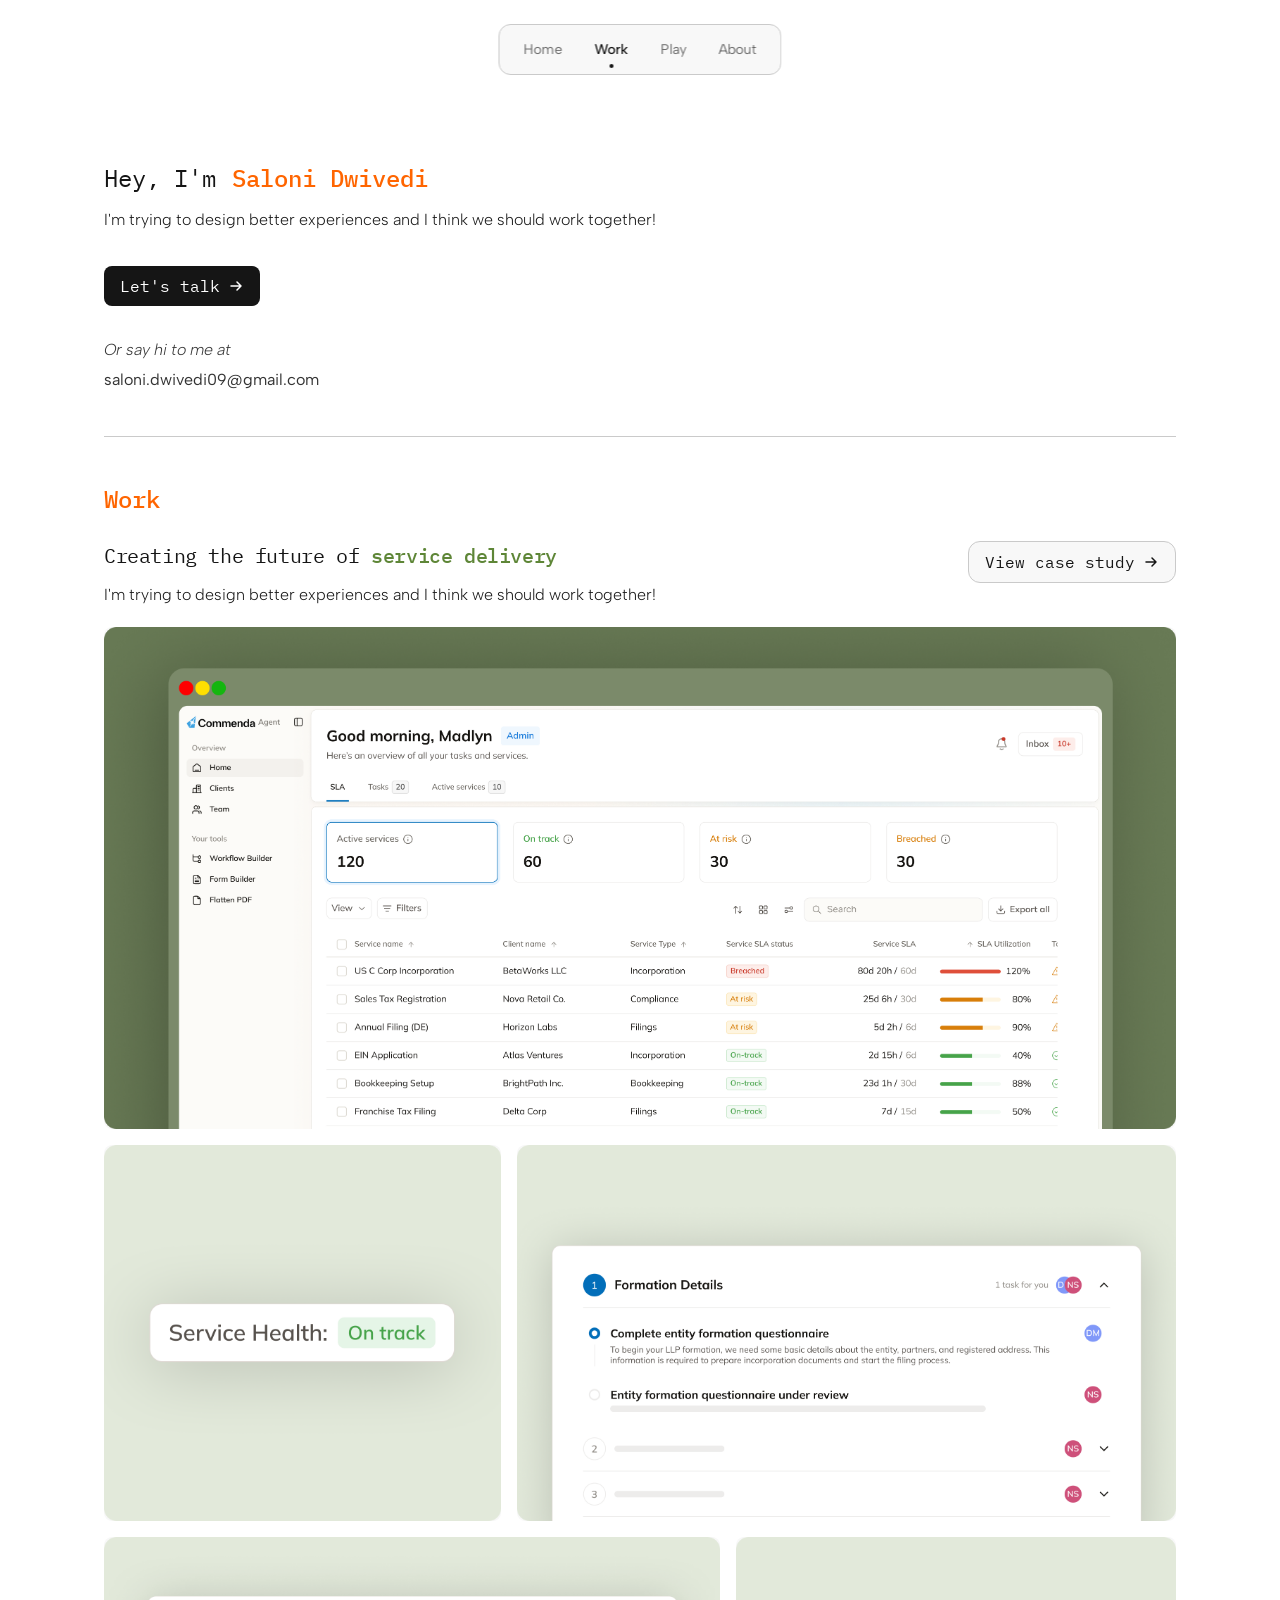
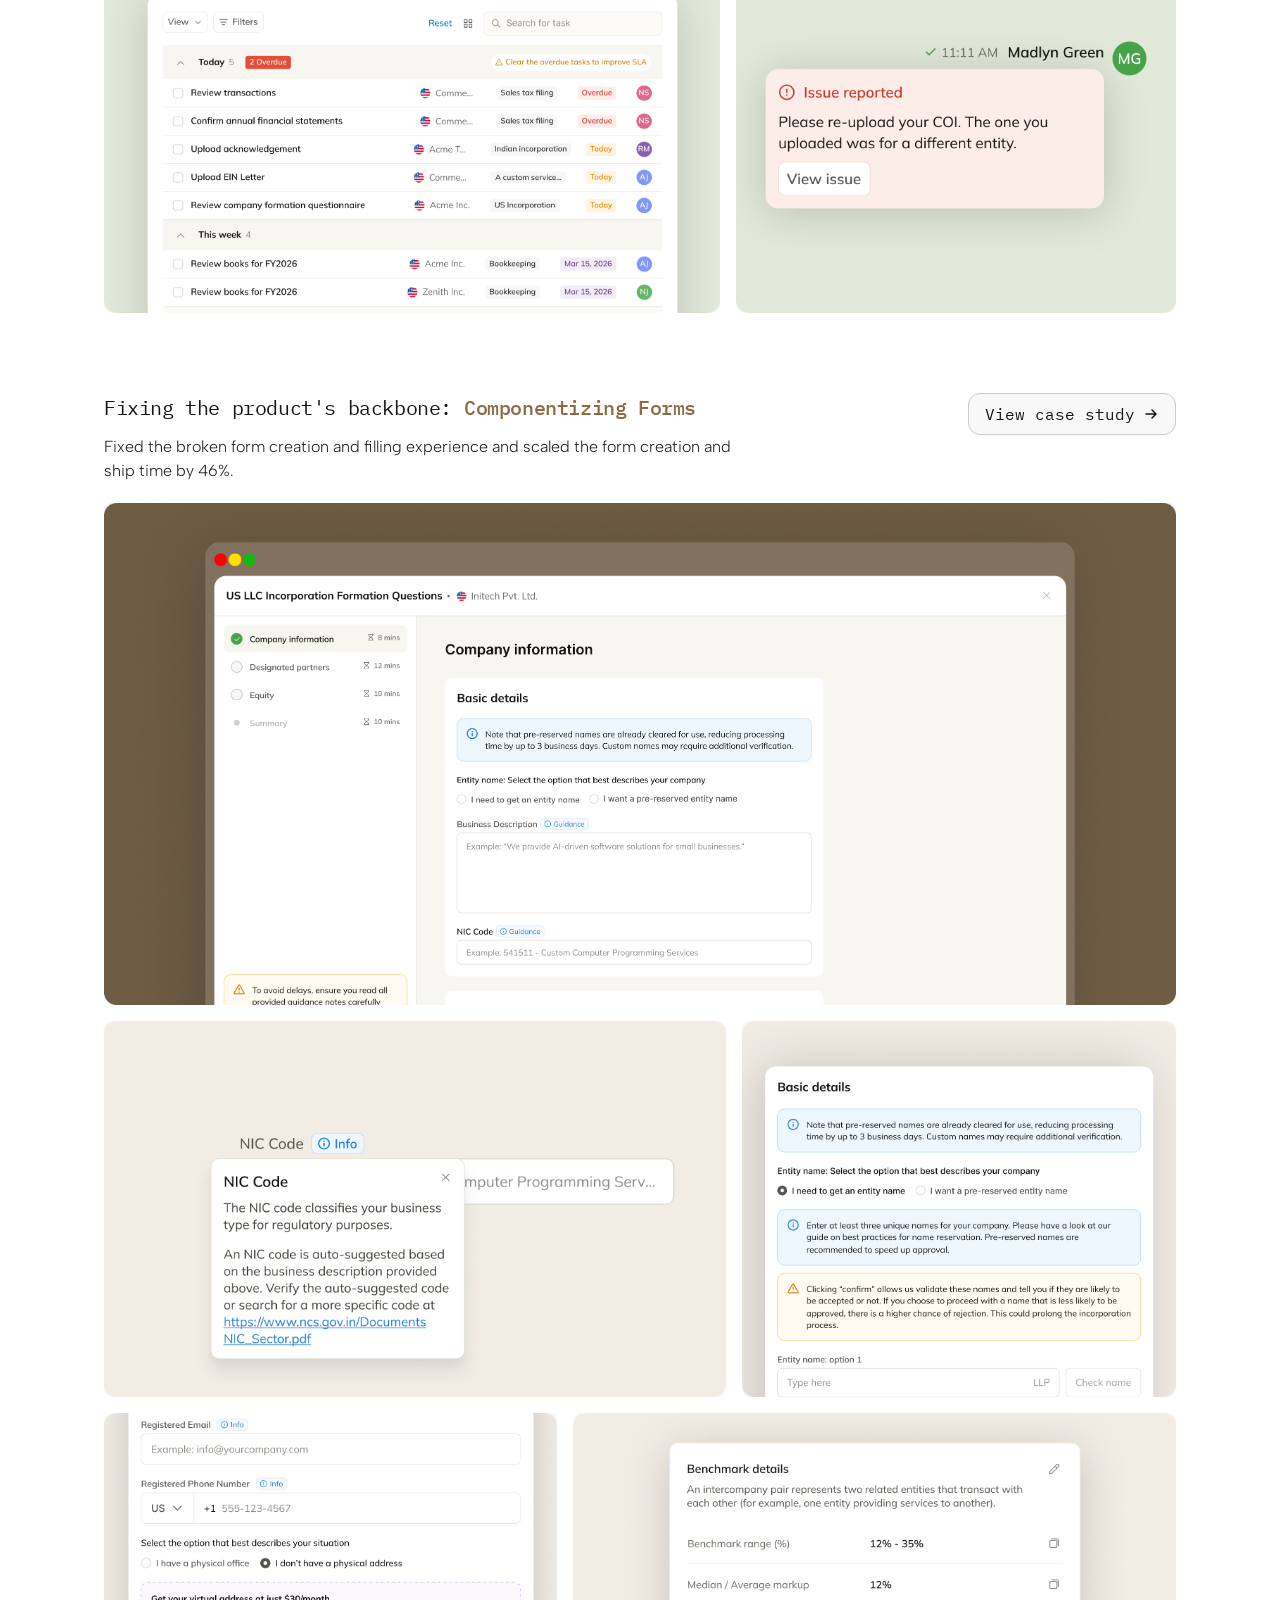
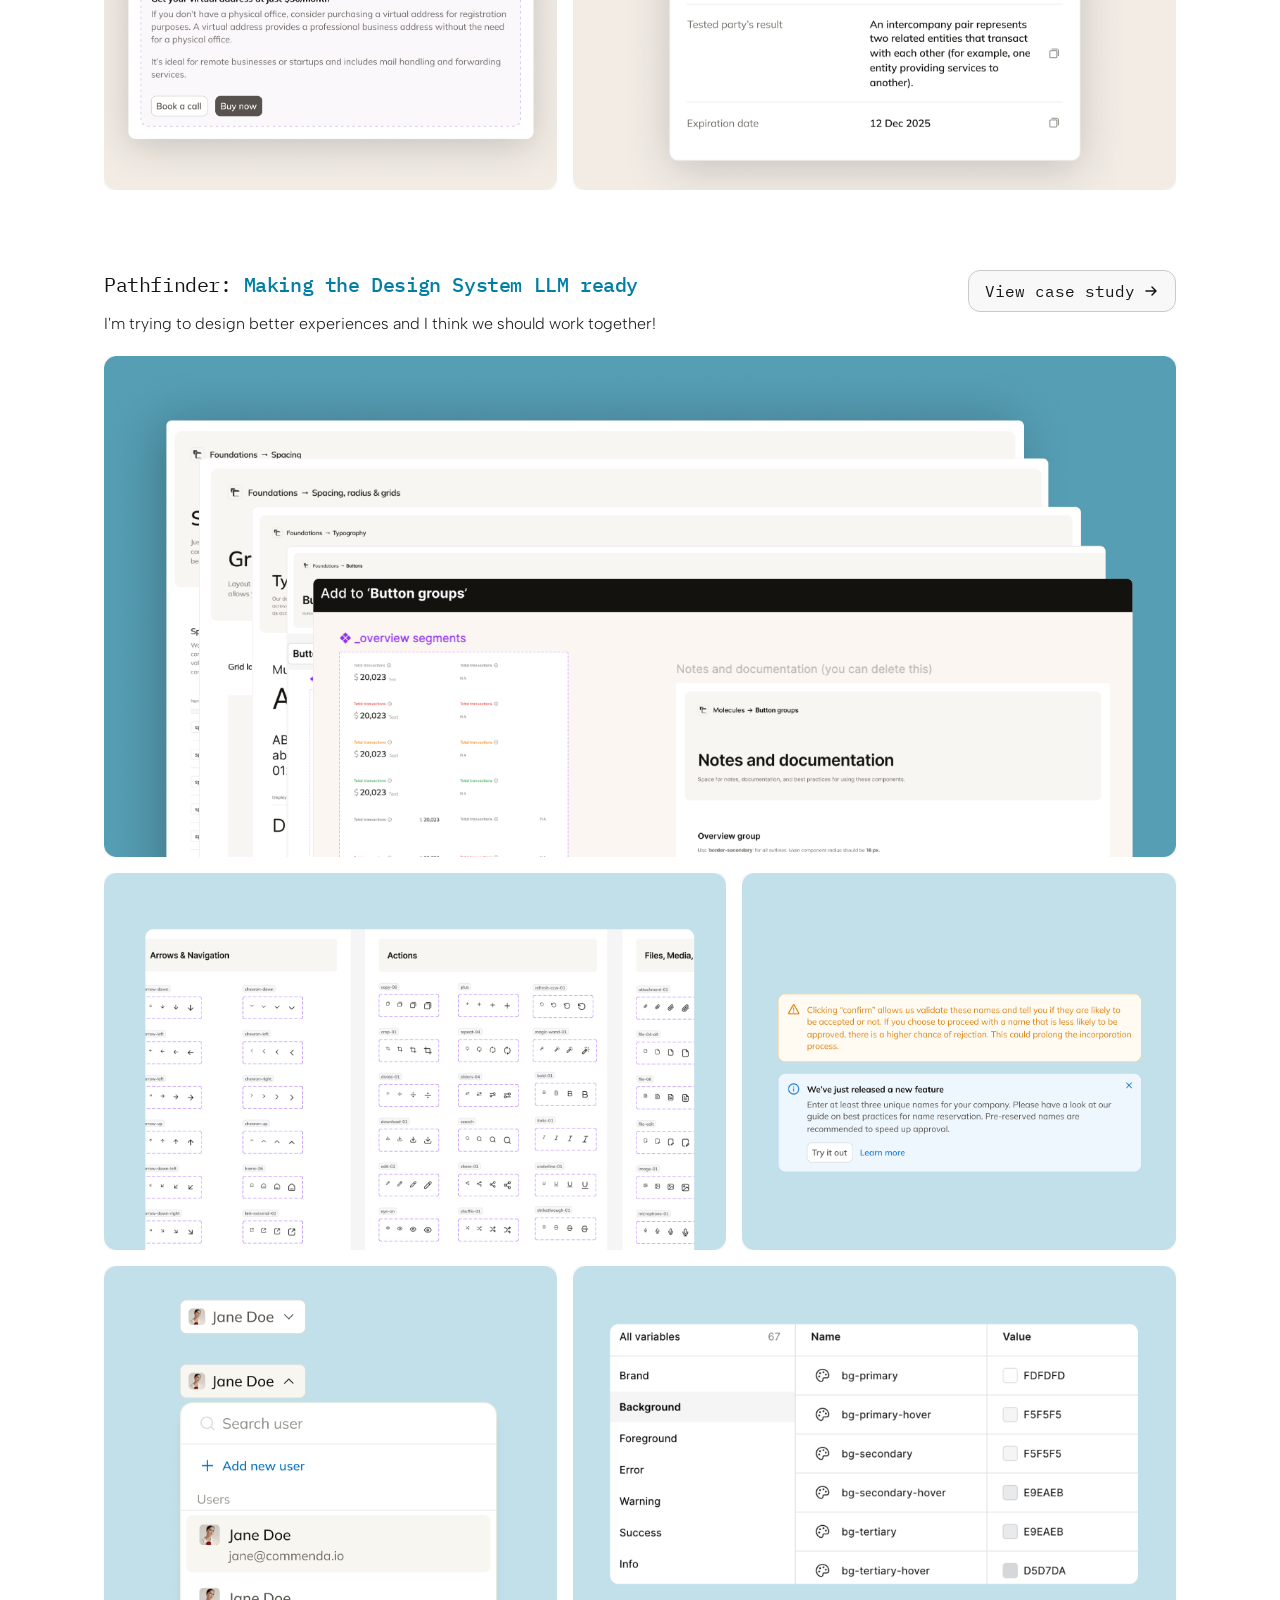
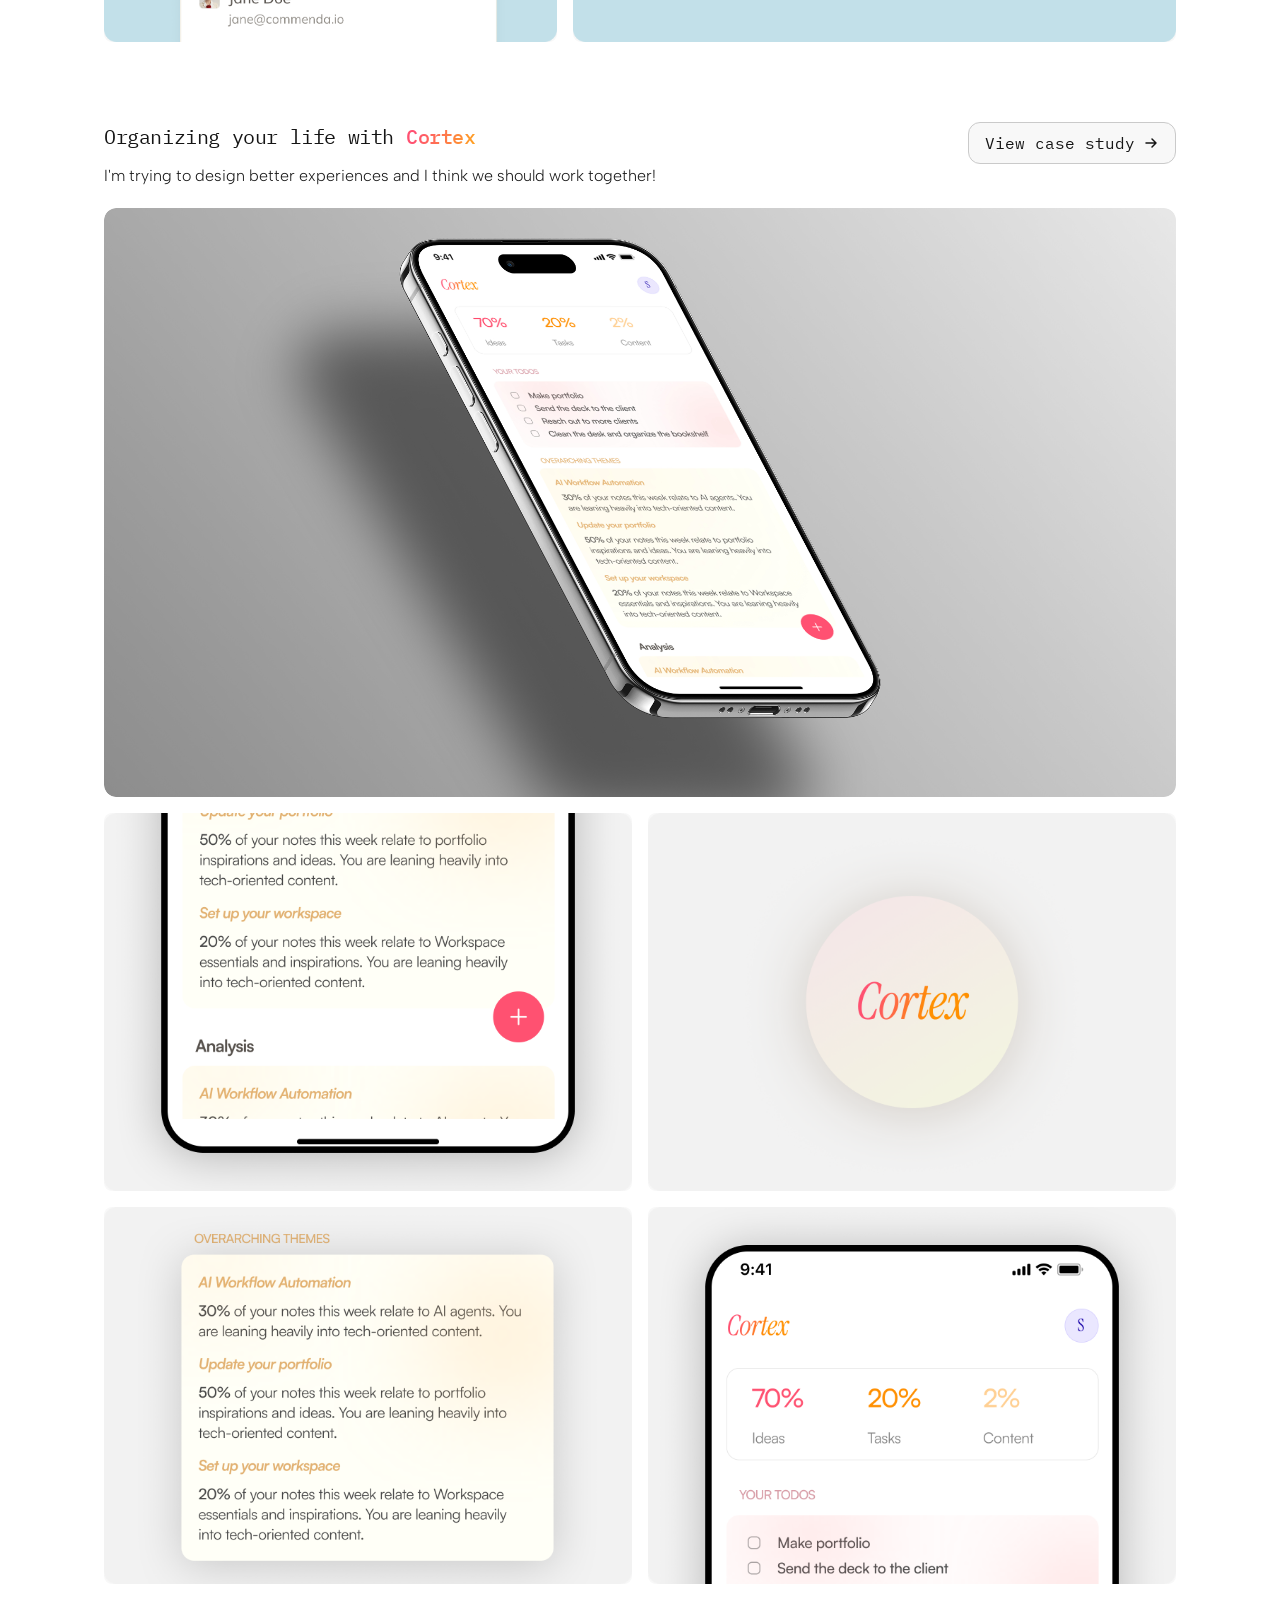
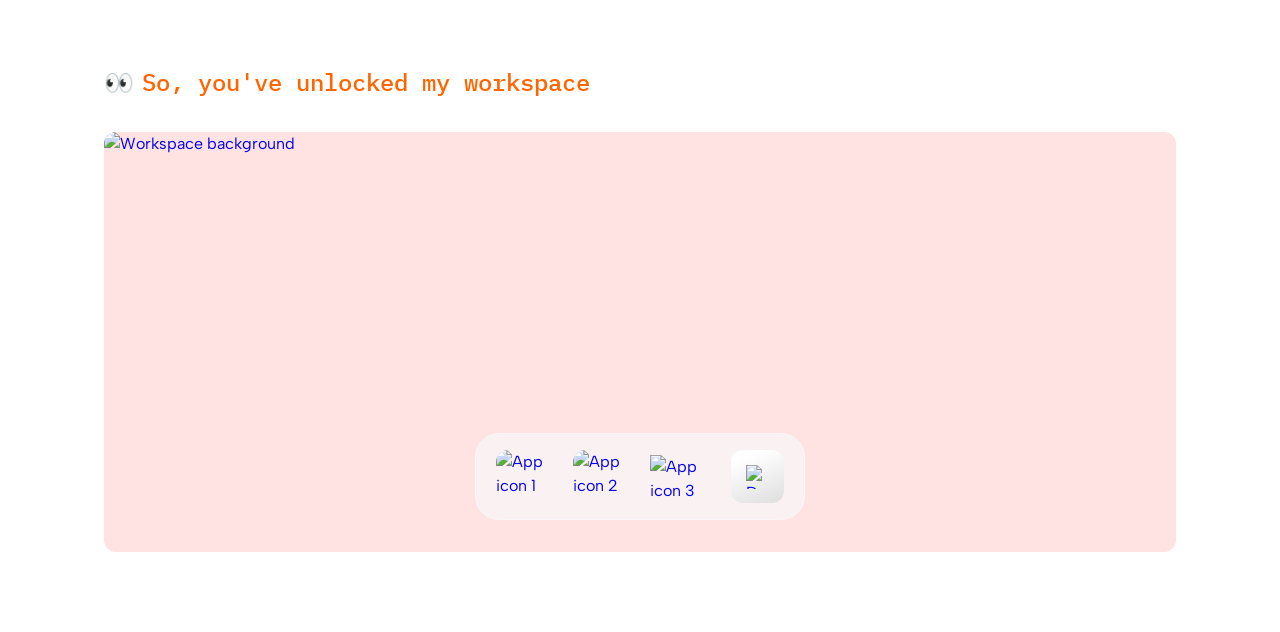
==== index.html @ b37d6dfb "portfolio" ====
<!DOCTYPE html>
<html lang="en">
<head>
<meta charset="UTF-8" />
<meta name="viewport" content="width=device-width, initial-scale=1.0" />
<title>Saloni Dwivedi — Designer</title>
<link rel="preconnect" href="https://fonts.googleapis.com" />
<link rel="preconnect" href="https://fonts.gstatic.com" crossorigin />
<link href="https://fonts.googleapis.com/css2?family=IBM+Plex+Mono:wght@400;500;600&family=Albert+Sans:ital,wght@0,300;0,400;0,500;1,300&display=swap" rel="stylesheet" />
<link rel="stylesheet" href="CSS/shared.css" />
<link rel="stylesheet" href="CSS/index.css" />
</head>
<body>

<!-- NAV -->
<nav>
  <a href="#home" data-nav-id="home" class="active">Home</a>
  <a href="#work" data-nav-id="work">Work</a>
  <a href="Pages/play.html" data-nav-id="play">Play</a>
  <a href="Pages/about.html" data-nav-id="about">About</a>
</nav>

<!-- HERO -->
<section id="home" class="hero">
  <div class="page-wrap">
    <div class="hero-intro">
      <div class="hero-name-line">
        <span class="mono-regular">Hey, I'm</span>
        <span class="mono-medium" style="color: var(--orange)">Saloni Dwivedi</span>
      </div>
      <p class="hero-tagline">I'm trying to design better experiences and I think we should work together!</p>
    </div>

    <a href="mailto:saloni.dwivedi09@gmail.com" class="btn-primary">
      Let's talk
      <svg width="16" height="16" viewBox="0 0 16 16" fill="none" xmlns="http://www.w3.org/2000/svg">
        <path d="M3 8H13M13 8L9 4M13 8L9 12" stroke="white" stroke-width="1.5" stroke-linecap="round" stroke-linejoin="round"/>
      </svg>
    </a>

    <div class="contact-block">
      <span class="contact-label">Or say hi to me at</span>
      <span class="contact-email">saloni.dwivedi09@gmail.com</span>
    </div>

    <div class="divider"></div>

    <!-- WORK -->
    <section id="work">
      <div class="section-label">Work</div>

      <!-- Project 1: Service Delivery -->
      <div class="project fade-in">
        <div class="project-header">
          <div class="project-meta">
            <div class="project-title-row">
              <span class="mono-regular">Creating the future of</span>
              <span class="mono-medium" style="color: #5e8637">service delivery</span>
            </div>
            <p class="project-desc">I'm trying to design better experiences and I think we should work together!</p>
          </div>
          <a href="Pages/service-delivery.html" class="btn-case-study">
            View case study
            <svg width="16" height="16" viewBox="0 0 16 16" fill="none" xmlns="http://www.w3.org/2000/svg">
              <path d="M3 8H13M13 8L9 4M13 8L9 12" stroke="#151515" stroke-width="1.5" stroke-linecap="round" stroke-linejoin="round"/>
            </svg>
          </a>
        </div>
        <div class="project-images">
          <img class="img-main" src="images/service delivery/thumbnail01.png" alt="Service delivery hero" loading="lazy" />
          <div class="img-grid-2col img-grid-row-service-1">
            <img src="images/service delivery/thumbnail02.png" alt="Service delivery detail 1" loading="lazy" />
            <img src="images/service delivery/thumbnail03.png" alt="Service delivery detail 2" loading="lazy" />
          </div>
          <div class="img-grid-2col img-grid-row-service-2">
            <img src="images/service delivery/thumbnail04.png" alt="Service delivery detail 3" loading="lazy" />
            <img src="images/service delivery/thumbnail05.png" alt="Service delivery detail 4" loading="lazy" />
          </div>
        </div>
      </div>

      <!-- Project 2: Componentizing Forms -->
      <div class="project fade-in">
        <div class="project-header">
          <div class="project-meta">
            <div class="project-title-row">
              <span class="mono-regular">Fixing the product's backbone:</span>
              <span class="mono-medium" style="color: #8b6a44">Componentizing Forms</span>
            </div>
            <p class="project-desc">Fixed the broken form creation and filling experience and scaled the form creation and ship time by 46%.</p>
          </div>
          <a href="Pages/forms.html" class="btn-case-study">
            View case study
            <svg width="16" height="16" viewBox="0 0 16 16" fill="none" xmlns="http://www.w3.org/2000/svg">
              <path d="M3 8H13M13 8L9 4M13 8L9 12" stroke="#151515" stroke-width="1.5" stroke-linecap="round" stroke-linejoin="round"/>
            </svg>
          </a>
        </div>
        <div class="project-images">
          <img class="img-main" src="images/Forms/comp-forms1.png" alt="Componentizing forms hero" loading="lazy" />
          <div class="img-grid-2col img-grid-row-wide-left">
            <img src="images/Forms/comp-forms2.png" alt="Forms detail 1" loading="lazy"  />
            <img src="images/Forms/comp-forms3.png" alt="Forms detail 2" loading="lazy"  />
          </div>
          <div class="img-grid-2col img-grid-row-wide-right">
            <img src="images/Forms/comp-forms4.png" alt="Forms detail 3" loading="lazy" />
            <img src="images/Forms/comp-forms5.png" alt="Forms detail 4" loading="lazy" />
          </div>
        </div>
      </div>

      <!-- Project 3: Design System -->
      <div class="project fade-in">
        <div class="project-header">
          <div class="project-meta">
            <div class="project-title-row">
              <span class="mono-regular">Pathfinder:</span>
              <span class="mono-medium" style="color: #007ea3">Making the Design System LLM ready</span>
            </div>
            <p class="project-desc">I'm trying to design better experiences and I think we should work together!</p>
          </div>
          <a href="Pages/design-system.html" class="btn-case-study">
            View case study
            <svg width="16" height="16" viewBox="0 0 16 16" fill="none" xmlns="http://www.w3.org/2000/svg">
              <path d="M3 8H13M13 8L9 4M13 8L9 12" stroke="#151515" stroke-width="1.5" stroke-linecap="round" stroke-linejoin="round"/>
            </svg>
          </a>
        </div>
        <div class="project-images">
          <img class="img-main" src="images/design system/des-sys1.png" alt="Design system hero" loading="lazy" />
          <div class="img-grid-2col img-grid-row-wide-left">
            <img src="images/design system/des-sys2.png" alt="Design system detail 1" loading="lazy" />
            <img src="images/design system/des-sys3.png" alt="Design system detail 2" loading="lazy" />
          </div>
          <div class="img-grid-2col img-grid-row-wide-right">
            <img src="images/design system/des-sys4.png" alt="Design system detail 3" loading="lazy" />
            <img src="images/design system/des-sys5.png" alt="Design system detail 4" loading="lazy" />
          </div>
        </div>
      </div>

      <!-- Project 4: Cortex -->
      <div class="project fade-in">
        <div class="project-header">
          <div class="project-meta">
            <div class="project-title-row">
              <span class="mono-regular">Organizing your life with</span>
              <span class="mono-medium gradient-text">Cortex</span>
            </div>
            <p class="project-desc">I'm trying to design better experiences and I think we should work together!</p>
          </div>
          <a href="#" class="btn-case-study">
            View case study
            <svg width="16" height="16" viewBox="0 0 16 16" fill="none" xmlns="http://www.w3.org/2000/svg">
              <path d="M3 8H13M13 8L9 4M13 8L9 12" stroke="#151515" stroke-width="1.5" stroke-linecap="round" stroke-linejoin="round"/>
            </svg>
          </a>
        </div>
        <div class="project-images">
          <img class="img-hero-tall" src="images/cortex/cortex1.png" alt="Cortex app mockup" loading="lazy" />
          <div class="img-grid-2col img-grid-row-even">
            <img src="images/cortex/cortex2.png" alt="Cortex detail 1" loading="lazy" />
            <img src="images/cortex/cortex3.png" alt="Cortex detail 2" loading="lazy" />
          </div>
          <div class="img-grid-2col img-grid-row-even">
            <img src="images/cortex/cortex4.png" alt="Cortex detail 3" loading="lazy" />
            <img src="images/cortex/cortex5.png" alt="Cortex detail 4" loading="lazy" />
          </div>
        </div>
      </div>
    </section>

    <!-- PLAY / WORKSPACE -->
    <section id="workspace-teaser" class="play-section">
      <div class="play-heading">
        <span>👀</span>
        <span>So, you've unlocked my workspace</span>
      </div>
      <a href="Pages/play.html" class="play-card" style="text-decoration:none">
        <img class="play-card-img" src="images/play/workspace-bg.png" alt="Workspace background" loading="lazy" />
        <div class="play-dock">
          <img class="dock-icon" src="images/play/dock-icon-1.png" alt="App icon 1" loading="lazy" />
          <img class="dock-icon" src="images/play/dock-icon-2.png" alt="App icon 2" loading="lazy" />
          <img style="width:57px;height:44px;object-fit:contain;flex-shrink:0" src="images/play/dock-icon-3.png" alt="App icon 3" loading="lazy" />
          <div style="width:53px;height:53px;border-radius:12px;background:linear-gradient(158deg,#fff 18%,#e1e1e1 93%);display:flex;align-items:center;justify-content:center;flex-shrink:0">
            <img width="24" height="24" src="images/play/dock-icon-4-doc-validation.png" alt="Document validation icon" loading="lazy" />
          </div>
        </div>
      </a>
    </section>

  </div><!-- /page-wrap -->
</section>

<script src="JS/nav.js"></script>
<script src="JS/animations.js"></script>
</body>
</html>
---- CSS/shared.css ----
/* ============================================================
   shared.css  —  load on EVERY page
   ============================================================ */

   *, *::before, *::after { box-sizing: border-box; margin: 0; padding: 0; }

   :root {
     --orange:      #ff6500;
     --black:       #151515;
     --text:        #333;
     --gray-text:   #6a6a6a;
     --border:      #cacaca;
     --border-soft: #f0eade;
     --bg-pill:     #f8f8f8;
     --page-bg:     #ffffff;
     --content-max: 1200px;
     --page-side:   max(5vw, 24px);
     --section-gap: 80px;
   }
   
   html { scroll-behavior: smooth; }
   
   body {
     background: var(--page-bg);
     color: var(--text);
     font-family: 'Albert Sans', sans-serif;
     font-size: 16px;
     line-height: 1.5;
     overflow-x: hidden;
   }
   
   /* ---------- typography helpers ---------- */
   .mono   { font-family: 'IBM Plex Mono', monospace; }
   .mono-r { font-family: 'IBM Plex Mono', monospace; font-weight: 400; }
   .mono-m { font-family: 'IBM Plex Mono', monospace; font-weight: 500; }
   .mono-sb{ font-family: 'IBM Plex Mono', monospace; font-weight: 600; }
   .light  { font-weight: 300; }
   .italic { font-style: italic; }
   
   /* ---------- NAV ---------- */
   nav {
     position: fixed;
     top: 24px;
     left: 50%;
     transform: translateX(-50%);
     z-index: 100;
     background: rgba(248,248,248,0.88);
     border: 0.5px solid var(--border);
     border-radius: 12px;
     padding: 14px 24px;
     display: flex;
     gap: 32px;
     align-items: center;
     backdrop-filter: blur(12px);
     -webkit-backdrop-filter: blur(12px);
     white-space: nowrap;
   }
   nav a {
     font-family: 'Albert Sans', sans-serif;
     font-size: 14px;
     text-decoration: none;
     color: var(--gray-text);
     transition: color 0.2s;
     position: relative;
   }
   nav a.active { color: var(--black); font-weight: 500; }
   nav a.active::after {
     content: '';
     position: absolute;
     bottom: -8px;
     left: 50%;
     transform: translateX(-50%);
     width: 4px; height: 4px;
     border-radius: 50%;
     background: var(--black);
   }
   nav a:hover { color: var(--black); }
   
   /* ---------- page wrapper ---------- */
   .page-wrap {
     max-width: var(--content-max);
     margin: 0 auto;
     padding: 140px var(--page-side) 80px;
   }
   
   /* ---------- divider ---------- */
   .divider { width: 100%; height: 1px; background: var(--border); margin: 40px 0; }
   
   /* ---------- section heading ---------- */
   .section-heading {
     font-family: 'IBM Plex Mono', monospace;
     font-weight: 600;
     font-size: 24px;
     letter-spacing: -0.48px;
     margin-bottom: 24px;
   }
   
   /* ---------- card / pill chips ---------- */
   .card {
     background: var(--bg-pill);
     border: 0.5px solid var(--border-soft);
     border-radius: 8px;
     padding: 12px;
   }
   .chip-grid { display: flex; gap: 16px; flex-wrap: wrap; }
   .chip {
     flex: 1 0 0;
     min-width: 120px;
     background: var(--bg-pill);
     border: 0.5px solid var(--border-soft);
     border-radius: 8px;
     padding: 8px 16px;
     text-align: center;
     font-family: 'IBM Plex Mono', monospace;
     font-size: 14px;
     font-weight: 400;
     letter-spacing: -0.28px;
   }
   
   /* ---------- impact stat cards ---------- */
   .impact-grid { display: flex; flex-direction: column; gap: 20px; }
   .impact-card {
     background: var(--bg-pill);
     border: 0.5px solid var(--border-soft);
     border-radius: 8px;
     padding: 12px;
   }
   .impact-card .stat-row { display: flex; align-items: center; gap: 8px; margin-bottom: 6px; }
   .impact-card .stat-num { font-family: 'IBM Plex Mono', monospace; font-weight: 500; font-size: 16px; letter-spacing: -0.32px; }
   .impact-card .stat-label { font-size: 16px; }
   .impact-card .stat-desc { font-size: 16px; font-weight: 300; font-style: italic; }
   
   /* ---------- problem list with dividers ---------- */
   .problem-list { display: flex; flex-direction: column; }
   .problem-item { padding: 12px 0; }
   .problem-item + .problem-item { border-top: 0.5px solid var(--border); }
   .problem-item h4 { font-family: 'IBM Plex Mono', monospace; font-weight: 500; font-size: 16px; letter-spacing: -0.32px; margin-bottom: 8px; }
   
   /* ---------- contribution / learning cards ---------- */
   .contrib-list, .learning-list { display: flex; flex-direction: column; gap: 20px; }
   .contrib-card, .learning-card {
     background: var(--bg-pill);
     border: 0.5px solid var(--border-soft);
     border-radius: 8px;
     padding: 12px;
   }
   .contrib-card h4, .learning-card h4 { font-family: 'IBM Plex Mono', monospace; font-weight: 500; font-size: 16px; letter-spacing: -0.32px; margin-bottom: 6px; }
   
   /* ---------- video placeholder ---------- */
   .video-placeholder {
     width: 100%;
     height: 258px;
     background: #eaeaea;
     border-radius: 12px;
     display: flex;
     align-items: flex-start;
     padding: 22px 35px;
     font-family: 'IBM Plex Mono', monospace;
     font-weight: 600;
     font-size: 16px;
     letter-spacing: -0.32px;
     color: #5e8637;
   }
   
   /* ---------- nav footer buttons ---------- */
   .page-nav { display: flex; align-items: center; justify-content: space-between; margin-top: 60px; }
   .btn-back {
     display: inline-flex; align-items: center; gap: 6px;
     background: var(--bg-pill); border: 0.5px solid var(--border);
     border-radius: 12px; padding: 8px 16px;
     font-family: 'IBM Plex Mono', monospace; font-size: 16px;
     color: var(--black); text-decoration: none; cursor: pointer;
     transition: background 0.2s;
   }
   .btn-back:hover { background: #ebebeb; }
   .btn-next {
     display: inline-flex; align-items: center; gap: 6px;
     background: var(--black); border: 0; border-radius: 8px; padding: 8px 16px;
     font-family: 'IBM Plex Mono', monospace; font-size: 16px;
     color: #fff; text-decoration: none; cursor: pointer;
     transition: opacity 0.2s;
   }
   .btn-next:hover { opacity: 0.85; }
   
   /* ---------- code blocks ---------- */
   .code-block {
     background: var(--bg-pill);
     border-radius: 12px;
     padding: 20px 24px;
     font-family: 'IBM Plex Mono', monospace;
     font-size: 16px;
     white-space: pre;
     overflow-x: auto;
   }
   .code-red    { color: #df4f3a; }
   .code-purple { color: #7f56d9; }
   
   /* ---------- footer ---------- */
   .footer {
     text-align: center;
     padding: 40px var(--page-side);
     font-family: 'IBM Plex Mono', monospace;
     font-size: 16px;
     color: var(--text);
     letter-spacing: -0.32px;
   }
   .footer a { color: #4295ed; text-decoration: none; }
   
   /* ---------- highlight box ---------- */
   .highlight-box {
     border-radius: 8px;
     padding: 16px 20px;
   }
   
   /* ---------- responsive ---------- */
   @media (max-width: 768px) {
     nav { top: 16px; padding: 12px 20px; gap: 20px; }
     nav a { font-size: 13px; }
     .page-wrap { padding-top: 110px; }
     .chip-grid { flex-direction: column; }
     .section-heading { font-size: 20px; }
   }
   @media (max-width: 480px) {
     :root { --page-side: 16px; }
     nav { gap: 16px; padding: 10px 16px; }
     nav a { font-size: 12px; }
   }
---- CSS/index.css ----
/* ============================================================
   index.css  —  load on index.html only
   (shared.css handles reset, nav, page-wrap, etc.)
   ============================================================ */

.page-wrap { padding: 0 var(--page-side); }

/* ── HERO ── */
.hero {
  padding-top: 160px;
  padding-bottom: 0;
}

.hero-intro {
  display: flex;
  flex-direction: column;
  gap: 12px;
  margin-bottom: 34px;
}

.hero-name-line {
  display: flex;
  align-items: center;
  gap: 16px;
  flex-wrap: wrap;
}

.mono { font-family: 'IBM Plex Mono', monospace; }
.mono-regular { font-family: 'IBM Plex Mono', monospace; font-weight: 400; }
.mono-medium { font-family: 'IBM Plex Mono', monospace; font-weight: 500; }
.hero-name-line .mono-regular { font-size: 24px; color: var(--black); }
.hero-name-line .mono-medium { font-size: 24px; color: var(--orange); }

.hero-tagline {
  font-weight: 300;
  font-size: 16px;
  color: var(--black);
}

.btn-primary {
  display: inline-flex;
  align-items: center;
  gap: 8px;
  background: var(--black);
  color: #fff;
  font-family: 'IBM Plex Mono', monospace;
  font-size: 16px;
  font-weight: 400;
  padding: 8px 16px;
  border-radius: 8px;
  border: none;
  cursor: pointer;
  text-decoration: none;
  transition: opacity 0.2s;
  margin-bottom: 32px;
}
.btn-primary:hover { opacity: 0.85; }

.btn-primary svg { flex-shrink: 0; }

.contact-block { display: flex; flex-direction: column; gap: 6px; }
.contact-label { font-weight: 300; font-style: italic; font-size: 16px; }
.contact-email { font-size: 16px; font-weight: 400; }

.divider {
  width: 100%;
  height: 1px;
  background: var(--border);
  margin: 44px 0;
}

/* ── WORK SECTION ── */
.section-label {
  font-family: 'IBM Plex Mono', monospace;
  font-weight: 500;
  font-size: 24px;
  color: var(--orange);
  margin-bottom: 24px;
}

.project { display: flex; flex-direction: column; gap: 20px; margin-bottom: 80px; }
.project:last-child { margin-bottom: 0; }

.project-header {
  display: flex;
  align-items: flex-start;
  justify-content: space-between;
  gap: 20px;
}

.project-meta { flex: 1; display: flex; flex-direction: column; gap: 12px; min-width: 0; }

.project-title-row {
  display: flex;
  align-items: center;
  gap: 12px;
  flex-wrap: wrap;
  font-size: 20px;
  letter-spacing: -0.4px;
}

.project-title-row .mono-regular { color: var(--black); }

.project-desc {
  font-weight: 300;
  font-size: 16px;
  color: var(--black);
  max-width: 640px;
}

.btn-case-study {
  display: inline-flex;
  align-items: center;
  gap: 8px;
  background: var(--bg-pill);
  border: 0.5px solid var(--border);
  border-radius: 12px;
  padding: 8px 16px;
  font-family: 'IBM Plex Mono', monospace;
  font-size: 16px;
  font-weight: 400;
  color: var(--black);
  text-decoration: none;
  white-space: nowrap;
  flex-shrink: 0;
  transition: background 0.2s;
  cursor: pointer;
}
.btn-case-study:hover { background: #ebebeb; }
.btn-case-study svg { flex-shrink: 0; }

/* Image grids */
.project-images {
  width: 100%;
}

.img-main {
  width: 100%;
  aspect-ratio: 3045 / 1425;
  height: auto;
  object-fit: contain;
  border-radius: 8px;
  display: block;
  background: #f8f8f8;
}

.img-grid-2col {
  display: grid;
  grid-template-columns: minmax(0, var(--left-col, 1fr)) minmax(0, var(--right-col, 1fr));
  gap: 16px;
  width: 100%;
  margin-top: 16px;
  align-items: start;
}

.img-grid-row-service-1 { --left-col: 1128fr; --right-col: 1869fr; }
.img-grid-row-service-2 { --left-col: 1749fr; --right-col: 1248fr; }
.img-grid-row-wide-left { --left-col: 1764fr; --right-col: 1233fr; }
.img-grid-row-wide-right { --left-col: 1287fr; --right-col: 1710fr; }
.img-grid-row-even { --left-col: 1fr; --right-col: 1fr; }

.img-grid-2col img {
  width: 100%;
  height: auto;
  object-fit: contain;
  object-position: center;
  border-radius: 8px;
  display: block;
  background: #f8f8f8;
}

/* Cortex hero image */
.img-hero-tall {
  width: 100%;
  height: auto;
  aspect-ratio: 2030 / 1116;
  object-fit: contain;
  border-radius: 12px;
  display: block;
  background: #f8f8f8;
}

/* ── PLAYGROUND SECTION ── */
.play-section { margin-top: 80px; padding-bottom: 80px; }

.play-heading {
  display: flex;
  align-items: center;
  gap: 8px;
  font-family: 'IBM Plex Mono', monospace;
  font-weight: 500;
  font-size: 24px;
  color: var(--orange);
  margin-bottom: 32px;
}

.play-card {
  background: #ffe2e2;
  border-radius: 12px;
  overflow: hidden;
  position: relative;
  height: 420px;
  display: flex;
  align-items: flex-end;
  justify-content: center;
  padding-bottom: 32px;
}

.play-card-img {
  position: absolute;
  inset: 0;
  width: 100%;
  height: 100%;
  object-fit: cover;
  pointer-events: none;
}

.play-dock {
  position: relative;
  z-index: 2;
  background: rgba(248,248,248,0.71);
  border: 0.5px solid #f7f7f7;
  border-radius: 24px;
  padding: 16px 20px;
  display: flex;
  gap: 24px;
  align-items: center;
  backdrop-filter: blur(8px);
  -webkit-backdrop-filter: blur(8px);
}

.dock-icon {
  width: 53px;
  height: 53px;
  border-radius: 12px;
  overflow: hidden;
  flex-shrink: 0;
  object-fit: cover;
}

/* Gradient text for Cortex */
.gradient-text {
  background: linear-gradient(106deg, #ff5171 16%, #ffa023 94%);
  -webkit-background-clip: text;
  -webkit-text-fill-color: transparent;
  background-clip: text;
}

/* Subtle fade-in on scroll */
.project {
  opacity: 0;
  transform: translateY(20px);
  transition: opacity 0.5s ease, transform 0.5s ease;
}
.project.visible {
  opacity: 1;
  transform: translateY(0);
}

/* ── RESPONSIVE ── */
@media (max-width: 1024px) {
  .img-grid-2col { gap: 14px; }
}

@media (max-width: 768px) {
  nav {
    top: 16px;
    padding: 12px 20px;
    gap: 20px;
  }
  nav a { font-size: 13px; }

  .hero { padding-top: 120px; }

  .hero-name-line .mono-regular,
  .hero-name-line .mono-medium { font-size: 20px; }

  .project-header { flex-direction: column; align-items: flex-start; }
  .btn-case-study { align-self: flex-start; }

  .project-title-row { font-size: 17px; gap: 8px; }

  .img-grid-2col {
    gap: 12px;
    grid-template-columns: minmax(0, var(--left-col, 1fr)) minmax(0, var(--right-col, 1fr));
  }
  .img-grid-2col img { height: auto; }

  .play-card { height: 320px; }

  .section-label { font-size: 20px; }
  .play-heading { font-size: 20px; }
}

@media (max-width: 640px) {
  .img-grid-2col { grid-template-columns: 1fr; }
}

@media (max-width: 480px) {
  :root { --page-side: 16px; }

  nav { gap: 16px; padding: 10px 16px; }
  nav a { font-size: 12px; }

  .hero-name-line .mono-regular,
  .hero-name-line .mono-medium { font-size: 17px; }

  .hero-name-line { gap: 8px; }

  .project-title-row { font-size: 15px; }

  .btn-primary, .btn-case-study { font-size: 14px; }
}

@media (prefers-reduced-motion: reduce) {
  .project { opacity: 1; transform: none; transition: none; }
}
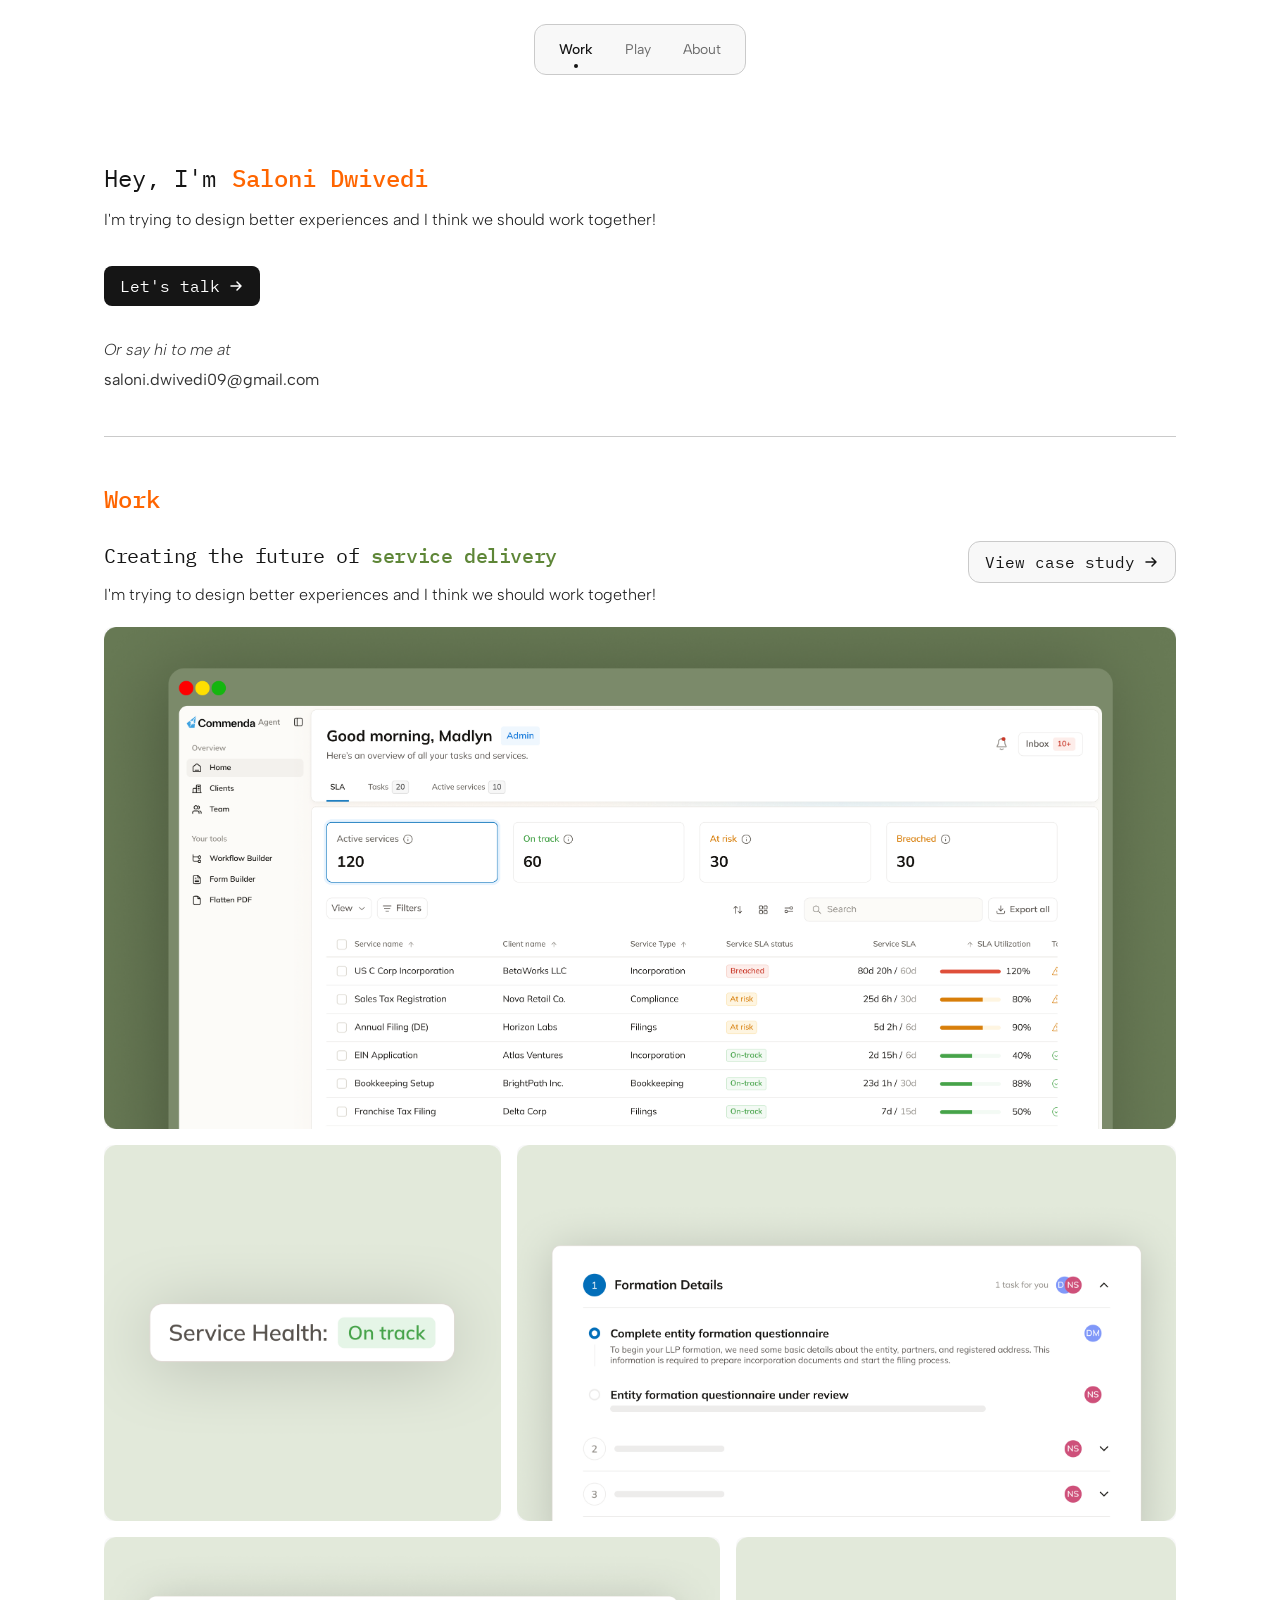
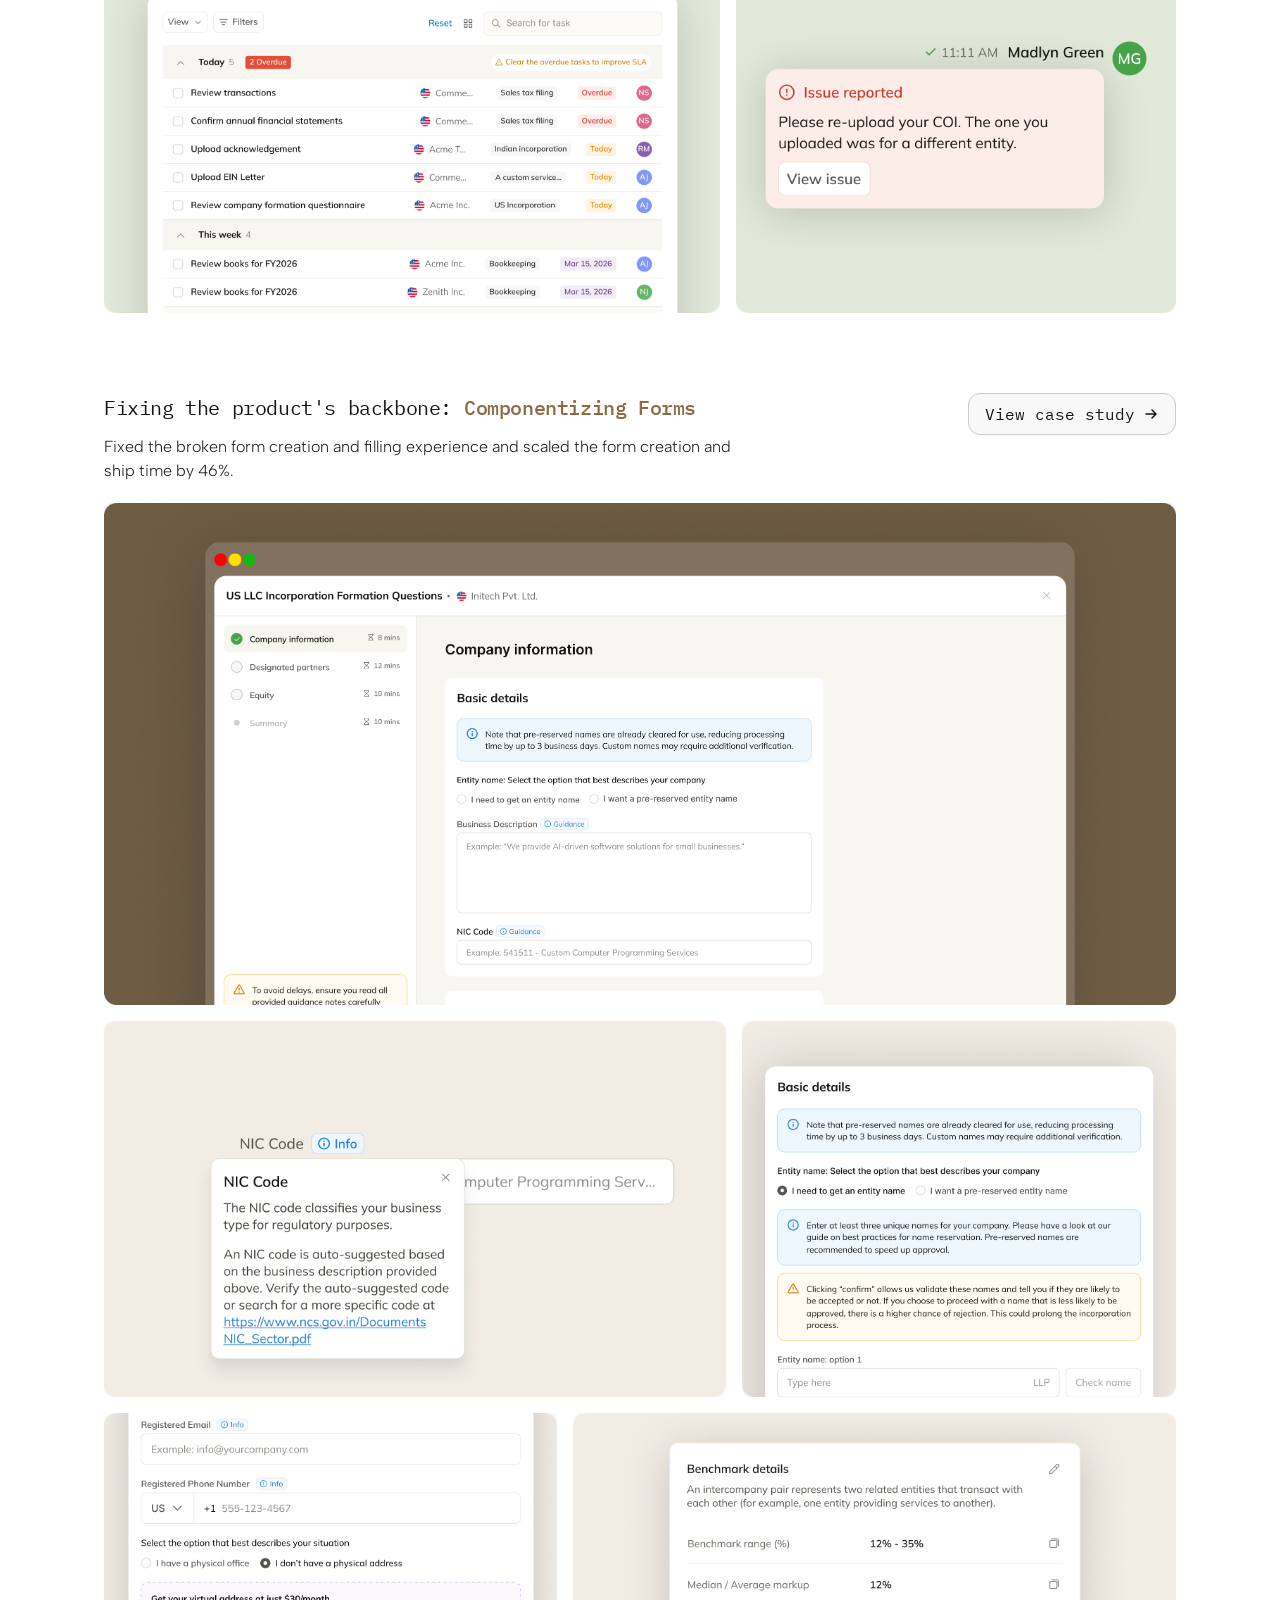
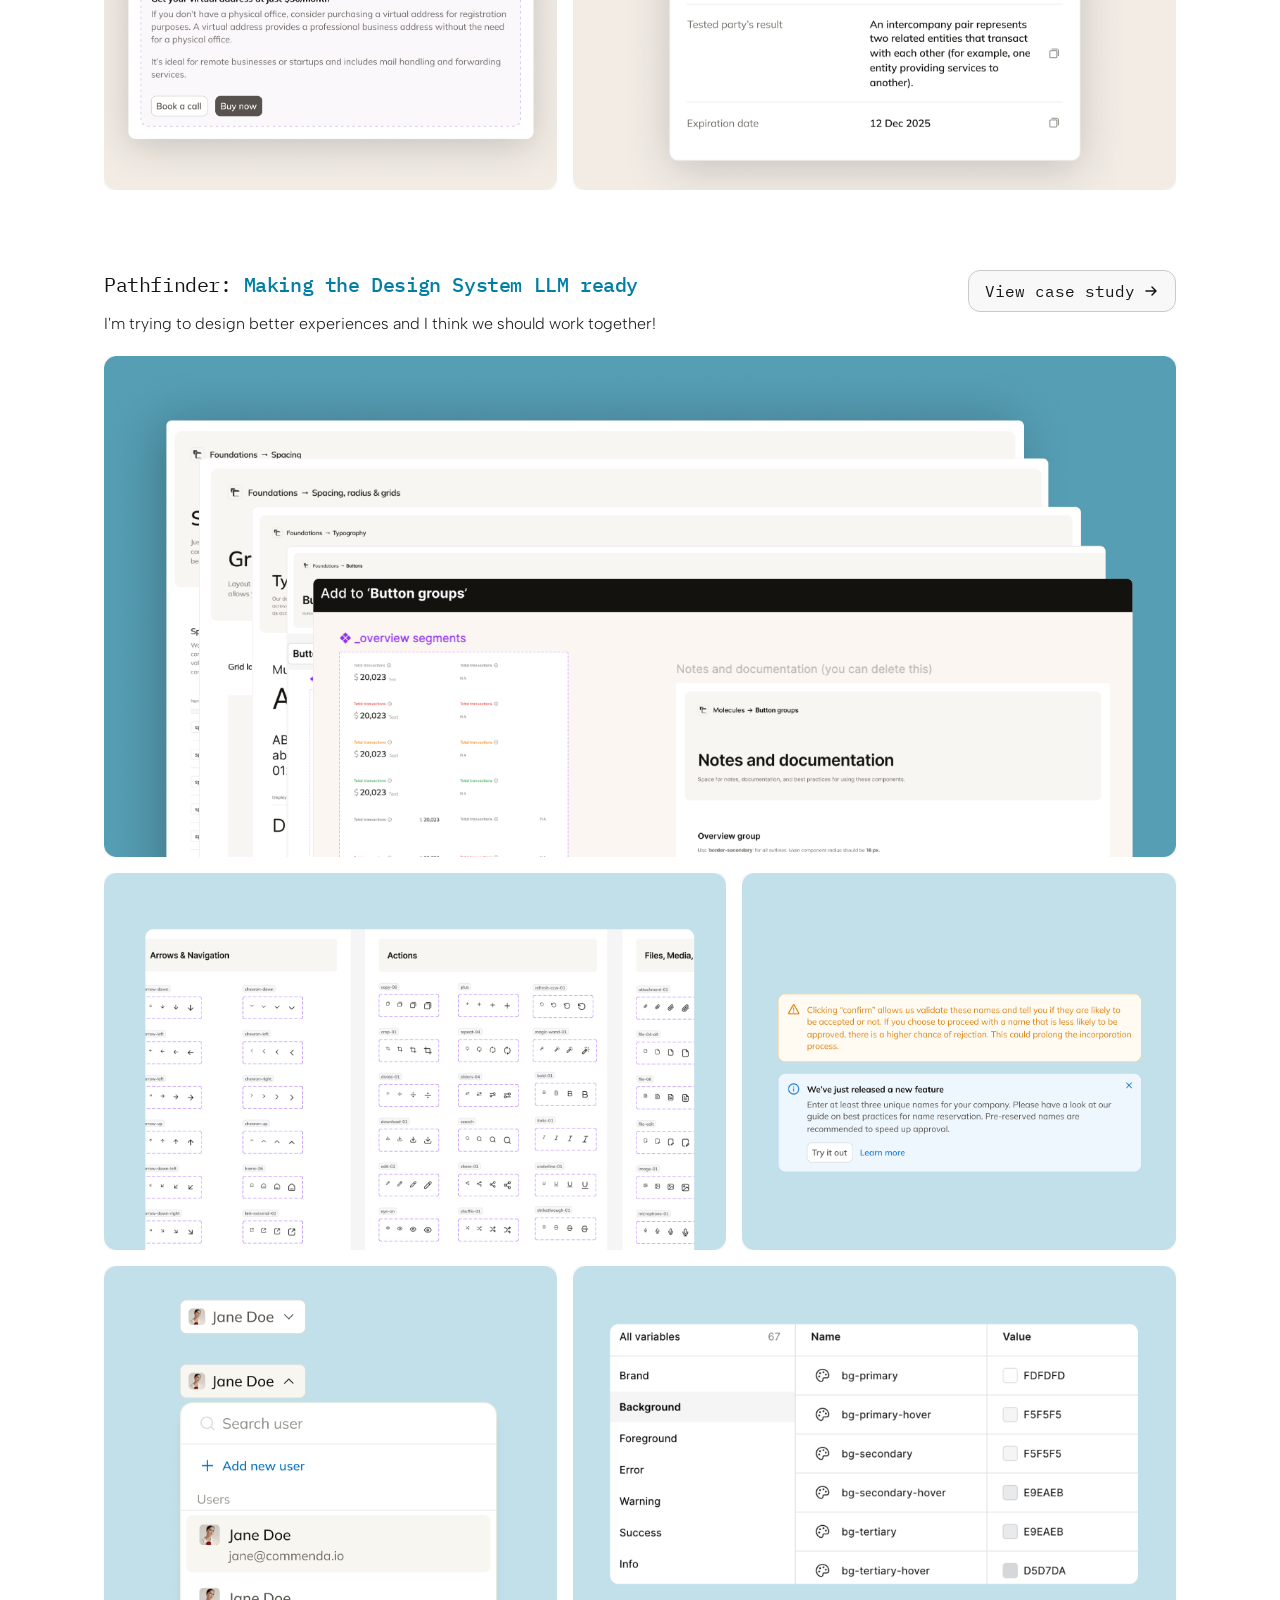
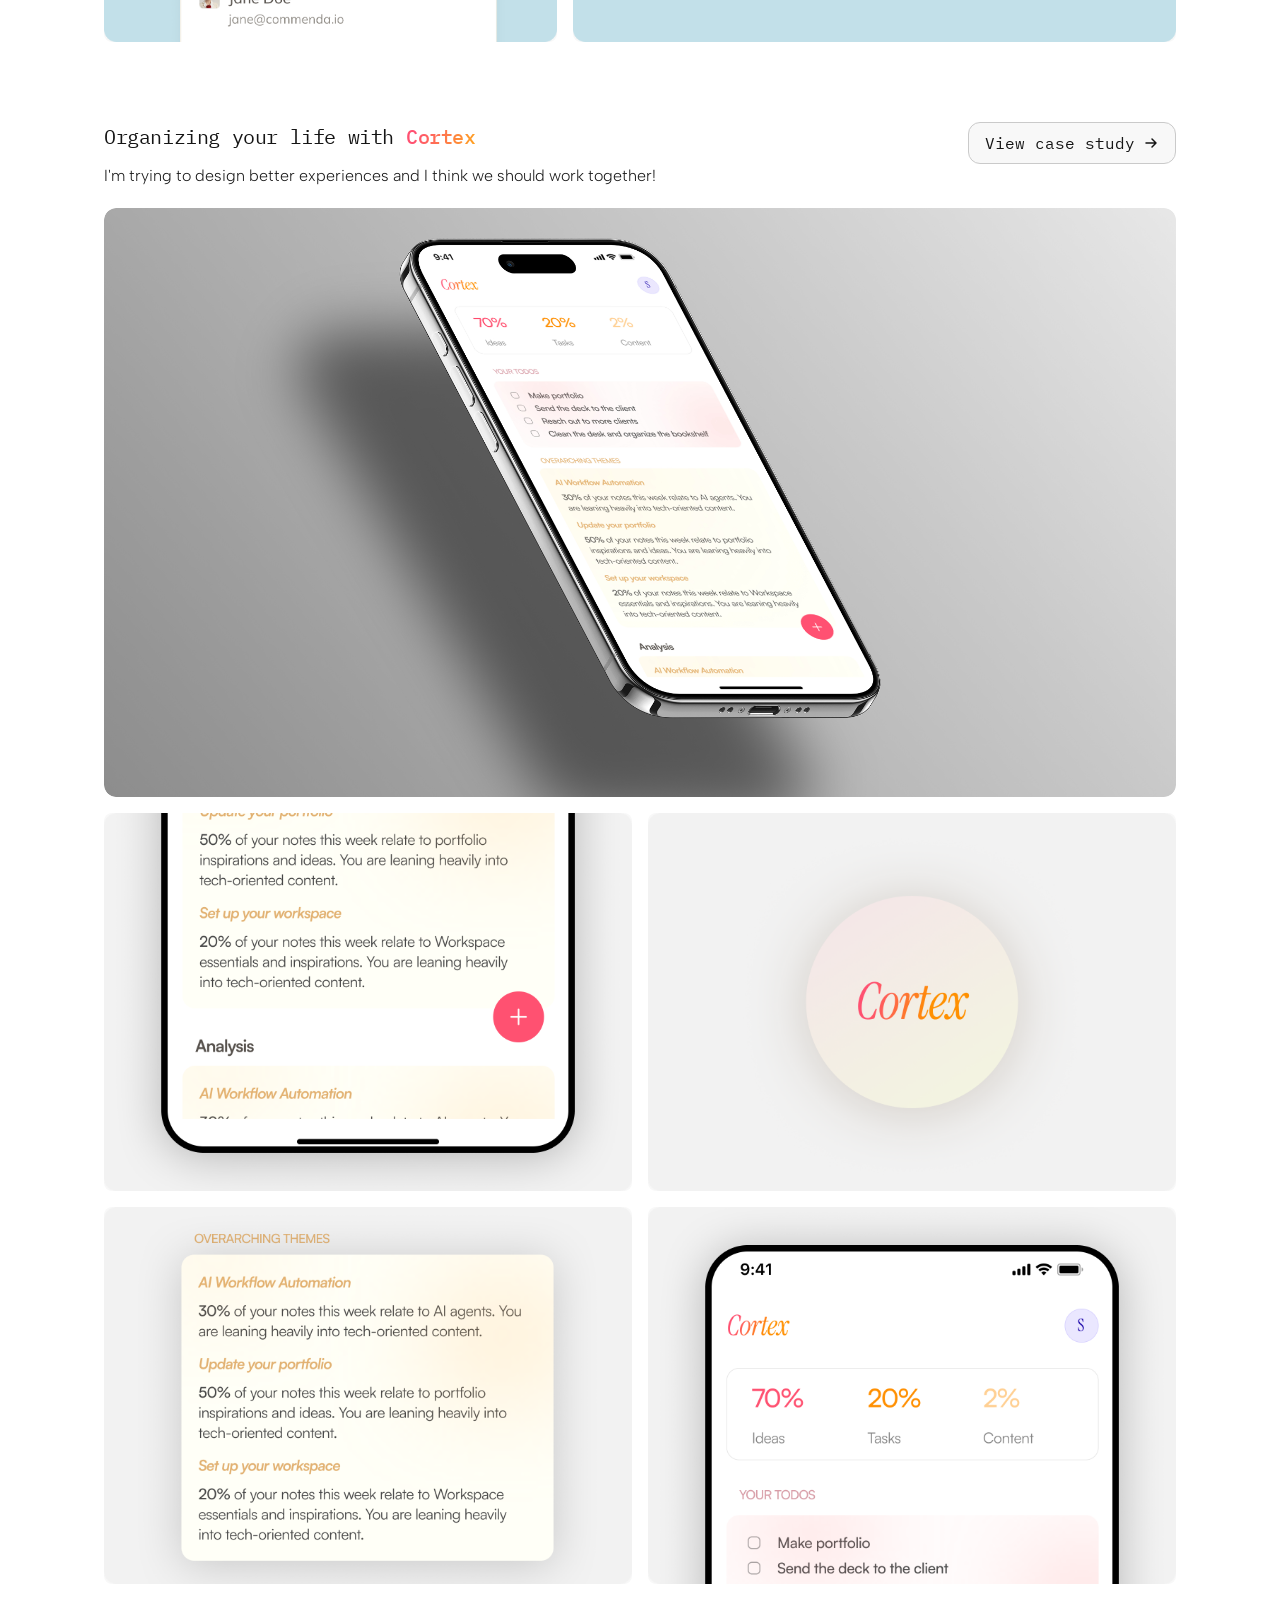
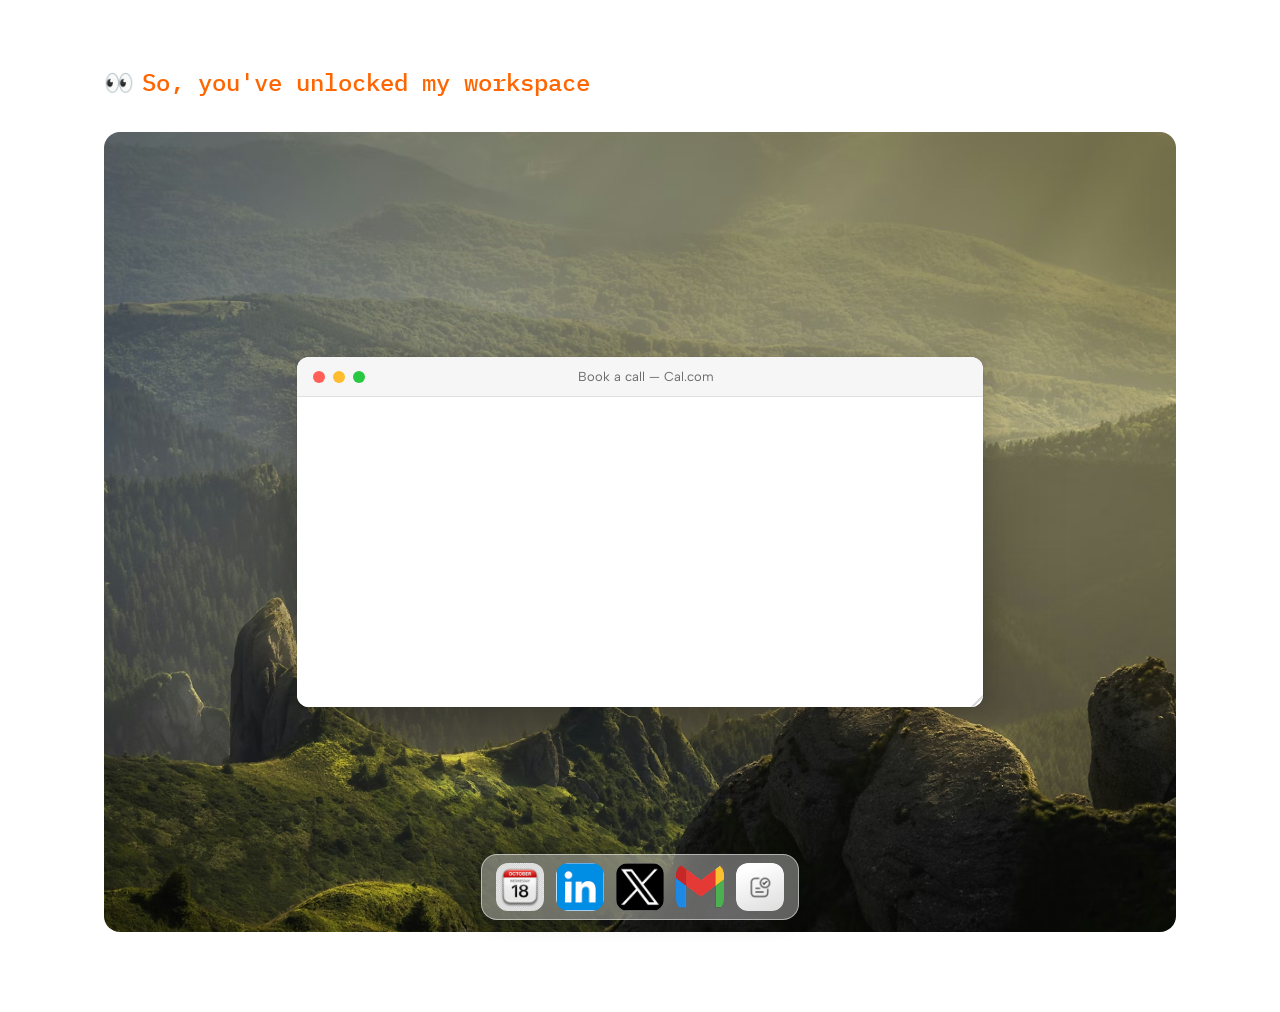
==== commit 1feea565: "Added images and workspace" ====
--- a/index.html
+++ b/index.html
@@ -14,14 +14,13 @@
 
 <!-- NAV -->
 <nav>
-  <a href="#home" data-nav-id="home" class="active">Home</a>
-  <a href="#work" data-nav-id="work">Work</a>
+  <a href="#" data-nav-id="work" class="active">Work</a>
   <a href="Pages/play.html" data-nav-id="play">Play</a>
   <a href="Pages/about.html" data-nav-id="about">About</a>
 </nav>
 
 <!-- HERO -->
-<section id="home" class="hero">
+<section id="work" class="hero">
   <div class="page-wrap">
     <div class="hero-intro">
       <div class="hero-name-line">
@@ -46,7 +45,7 @@
     <div class="divider"></div>
 
     <!-- WORK -->
-    <section id="work">
+    <section>
       <div class="section-label">Work</div>
 
       <!-- Project 1: Service Delivery -->
@@ -170,23 +169,42 @@
       </div>
     </section>
 
-    <!-- PLAY / WORKSPACE -->
+    <!-- WORKSPACE -->
     <section id="workspace-teaser" class="play-section">
       <div class="play-heading">
         <span>👀</span>
         <span>So, you've unlocked my workspace</span>
       </div>
-      <a href="Pages/play.html" class="play-card" style="text-decoration:none">
-        <img class="play-card-img" src="images/play/workspace-bg.png" alt="Workspace background" loading="lazy" />
-        <div class="play-dock">
-          <img class="dock-icon" src="images/play/dock-icon-1.png" alt="App icon 1" loading="lazy" />
-          <img class="dock-icon" src="images/play/dock-icon-2.png" alt="App icon 2" loading="lazy" />
-          <img style="width:57px;height:44px;object-fit:contain;flex-shrink:0" src="images/play/dock-icon-3.png" alt="App icon 3" loading="lazy" />
-          <div style="width:53px;height:53px;border-radius:12px;background:linear-gradient(158deg,#fff 18%,#e1e1e1 93%);display:flex;align-items:center;justify-content:center;flex-shrink:0">
-            <img width="24" height="24" src="images/play/dock-icon-4-doc-validation.png" alt="Document validation icon" loading="lazy" />
-          </div>
-        </div>
-      </a>
+      <div class="workspace-frame">
+        <img class="workspace-bg" src="images/workspace/background.png" alt="Workspace background" loading="lazy" />
+        <!-- macOS-style window -->
+        <div class="workspace-window">
+          <div class="window-titlebar">
+            <div class="window-dots">
+              <span class="dot dot-red"></span>
+              <span class="dot dot-yellow"></span>
+              <span class="dot dot-green"></span>
+            </div>
+            <span class="window-title">Book a call — Cal.com</span>
+          </div>
+          <div class="window-body">
+            <iframe src="https://cal.com/salonidwivedi" style="width:100%;height:100%;border:none;" loading="lazy"></iframe>
+          </div>
+        </div>
+        <!-- macOS-style dock -->
+        <div class="workspace-dock">
+          <a href="#" class="tooltip" data-tooltip="Book a Call">
+            <img class="dock-icon" src="images/contact/calendar.png" alt="Book a Call" loading="lazy" /></a>
+          <a href="#" target="_blank" class="tooltip" data-tooltip="LinkedIn">
+            <img class="dock-icon" src="images/contact/linkedin.png" alt="LinkedIn" loading="lazy" /></a>
+          <a href="#" target="_blank" class="tooltip" data-tooltip="Twitter / X">
+            <img class="dock-icon" src="images/contact/twitter.png" alt="Twitter / X" loading="lazy" /></a>
+          <a href="mailto:saloni.dwivedi09@gmail.com" class="tooltip" data-tooltip="Gmail">
+            <img class="dock-icon" src="images/contact/gmail.png" alt="Gmail" loading="lazy" /></a>
+          <a href="mailto:saloni.dwivedi09@gmail.com" class="tooltip" data-tooltip="Resume">
+            <img class="dock-icon" src="images/contact/resume.png" alt="Resume" loading="lazy" /></a>
+        </div>
+      </div>
     </section>
 
   </div><!-- /page-wrap -->
@@ -194,5 +212,6 @@
 
 <script src="JS/nav.js"></script>
 <script src="JS/animations.js"></script>
+<script src="JS/workspace.js"></script>
 </body>
 </html>
--- a/CSS/shared.css
+++ b/CSS/shared.css
@@ -212,6 +212,76 @@
      padding: 16px 20px;
    }
    
+   /* ---------- contact & tooltip block ---------- */
+   .about-block { width: 100%; }
+   .about-block-title {
+     font-family: 'IBM Plex Mono', monospace;
+     font-weight: 500;
+     font-size: 24px;
+     color: var(--orange);
+     margin-bottom: 24px;
+   }
+   .contact-row {
+     background: var(--bg-pill);
+     border: 0.5px solid var(--border);
+     border-radius: 16px;
+     padding: 24px 20px;
+     display: flex;
+     gap: 24px;
+     width: fit-content;
+   }
+   .contact-icon {
+     width: 53px; height: 53px;
+     border-radius: 12px;
+     object-fit: cover;
+     background: #eaeaea;
+   }
+   .tooltip {
+     position: relative;
+     display: inline-flex;
+   }
+   .tooltip::after {
+     content: attr(data-tooltip);
+     position: absolute;
+     bottom: calc(100% + 8px);
+     left: 50%;
+     transform: translateX(-50%) translateY(4px);
+     background: var(--black);
+     color: #fff;
+     padding: 6px 10px;
+     border-radius: 6px;
+     font-family: 'IBM Plex Mono', monospace;
+     font-size: 12px;
+     white-space: nowrap;
+     opacity: 0;
+     visibility: hidden;
+     transition: opacity 0.15s cubic-bezier(0.4, 0, 0.2, 1), transform 0.15s cubic-bezier(0.4, 0, 0.2, 1);
+     pointer-events: none;
+     z-index: 100;
+     box-shadow: 0 4px 12px rgba(0,0,0,0.15);
+   }
+   .tooltip::before {
+     content: '';
+     position: absolute;
+     bottom: calc(100% + 3px);
+     left: 50%;
+     transform: translateX(-50%) translateY(4px);
+     border-width: 5px;
+     border-style: solid;
+     border-color: var(--black) transparent transparent transparent;
+     opacity: 0;
+     visibility: hidden;
+     transition: opacity 0.15s cubic-bezier(0.4, 0, 0.2, 1), transform 0.15s cubic-bezier(0.4, 0, 0.2, 1);
+     pointer-events: none;
+     z-index: 100;
+   }
+   .tooltip:hover::after,
+   .tooltip:hover::before {
+     opacity: 1;
+     visibility: visible;
+     transform: translateX(-50%) translateY(0);
+   }
+   
    /* ---------- responsive ---------- */
    @media (max-width: 768px) {
      nav { top: 16px; padding: 12px 20px; gap: 20px; }
--- a/CSS/index.css
+++ b/CSS/index.css
@@ -194,48 +194,449 @@
   margin-bottom: 32px;
 }
 
-.play-card {
-  background: #ffe2e2;
-  border-radius: 12px;
-  overflow: hidden;
+/* ── WORKSPACE FRAME (macOS homescreen) ── */
+.workspace-frame {
+  border-radius: 16px;
+  overflow: visible;
   position: relative;
-  height: 420px;
-  display: flex;
-  align-items: flex-end;
+  height: 800px;
+  display: flex;
+  align-items: center;
   justify-content: center;
-  padding-bottom: 32px;
-}
-
-.play-card-img {
+}
+
+.workspace-bg {
   position: absolute;
   inset: 0;
   width: 100%;
   height: 100%;
   object-fit: cover;
   pointer-events: none;
-}
-
-.play-dock {
-  position: relative;
+  border-radius: 16px;
+}
+
+/* macOS-style window */
+.workspace-window {
+  position: absolute;
   z-index: 2;
-  background: rgba(248,248,248,0.71);
-  border: 0.5px solid #f7f7f7;
-  border-radius: 24px;
-  padding: 16px 20px;
-  display: flex;
-  gap: 24px;
-  align-items: center;
-  backdrop-filter: blur(8px);
-  -webkit-backdrop-filter: blur(8px);
-}
-
-.dock-icon {
-  width: 53px;
-  height: 53px;
+  width: 686px;
+  height: 350px;
+  background: #fff;
   border-radius: 12px;
   overflow: hidden;
+  box-shadow:
+    0 24px 80px rgba(0, 0, 0, 0.25),
+    0 8px 24px rgba(0, 0, 0, 0.12),
+    0 0 0 0.5px rgba(0, 0, 0, 0.06);
+  display: flex;
+  flex-direction: column;
+  /* Removed layout transition to make real-time dragging & resizing 100% smooth without stutters */
+}
+
+.window-titlebar {
+  height: 40px;
+  background: #f6f6f6;
+  border-bottom: 1px solid #e0e0e0;
+  display: flex;
+  align-items: center;
+  padding: 0 16px;
+  gap: 12px;
   flex-shrink: 0;
+  cursor: move; /* Drag cursor */
+  user-select: none;
+}
+
+.window-dots {
+  display: flex;
+  gap: 8px;
+}
+
+.dot {
+  width: 12px;
+  height: 12px;
+  border-radius: 50%;
+  cursor: pointer;
+  position: relative;
+}
+.dot-red    { background: #ff5f57; }
+.dot-yellow { background: #febc2e; }
+.dot-green  { background: #28c840; }
+
+/* Show simple hover controls inside window dots like macOS */
+.dot::after {
+  content: '';
+  position: absolute;
+  top: 50%;
+  left: 50%;
+  transform: translate(-50%, -50%);
+  font-size: 8px;
+  font-weight: 700;
+  color: rgba(0, 0, 0, 0.5);
+  opacity: 0;
+}
+.window-dots:hover .dot::after {
+  opacity: 1;
+}
+.dot-red:hover::after { content: '×'; }
+.dot-yellow:hover::after { content: '–'; }
+.dot-green:hover::after { content: '+'; }
+
+.window-title {
+  font-family: 'Albert Sans', sans-serif;
+  font-size: 13px;
+  color: var(--gray-text);
+  flex: 1;
+  text-align: center;
+  margin-right: 52px; /* offset for dots width to truly center */
+  pointer-events: none;
+}
+
+.window-body {
+  flex: 1;
+  overflow: auto;
+  background: #fff;
+  position: relative;
+}
+
+/* Drag Cover when resizing or dragging over iframes */
+.window-body iframe {
+  width: 100%;
+  height: 100%;
+  border: none;
+}
+
+/* Resize handle at bottom right corner */
+.window-resize-handle {
+  position: absolute;
+  right: 0;
+  bottom: 0;
+  width: 16px;
+  height: 16px;
+  cursor: se-resize;
+  z-index: 100;
+  background: linear-gradient(135deg, transparent 60%, rgba(0,0,0,0.15) 60%, rgba(0,0,0,0.15) 70%, transparent 70%, transparent 80%, rgba(0,0,0,0.15) 80%);
+  border-bottom-right-radius: 12px;
+}
+
+/* Embedded LinkedIn Mock Styles */
+.mock-linkedin {
+  display: flex;
+  flex-direction: column;
+  height: 100%;
+  font-family: -apple-system, system-ui, BlinkMacSystemFont, "Segoe UI", Roboto, sans-serif;
+  color: #191919;
+}
+.linkedin-banner {
+  height: 80px;
+  background: #a0b4b7;
+  position: relative;
+  flex-shrink: 0;
+}
+.linkedin-profile-pic {
+  width: 70px;
+  height: 70px;
+  border-radius: 50%;
+  border: 3px solid #fff;
+  position: absolute;
+  bottom: -35px;
+  left: 24px;
+  background: #eaeaea;
   object-fit: cover;
+}
+.linkedin-content {
+  padding: 45px 24px 24px;
+  flex: 1;
+  overflow-y: auto;
+}
+.linkedin-name {
+  font-size: 20px;
+  font-weight: 600;
+}
+.linkedin-headline {
+  font-size: 14px;
+  color: #5e5e5e;
+  margin-top: 4px;
+}
+.linkedin-meta {
+  font-size: 12px;
+  color: #7f7f7f;
+  margin-top: 6px;
+}
+.linkedin-actions {
+  display: flex;
+  gap: 8px;
+  margin-top: 16px;
+}
+.linkedin-btn-primary {
+  background: #0a66c2;
+  color: #fff;
+  font-weight: 600;
+  padding: 6px 16px;
+  border-radius: 16px;
+  text-decoration: none;
+  font-size: 14px;
+  transition: background 0.2s;
+}
+.linkedin-btn-primary:hover { background: #004182; }
+.linkedin-btn-sec {
+  border: 1px solid #0a66c2;
+  color: #0a66c2;
+  font-weight: 600;
+  padding: 6px 16px;
+  border-radius: 16px;
+  text-decoration: none;
+  font-size: 14px;
+}
+.linkedin-section {
+  margin-top: 24px;
+  border-top: 1px solid #e0e0e0;
+  padding-top: 16px;
+}
+.linkedin-section h4 {
+  font-size: 16px;
+  font-weight: 600;
+  margin-bottom: 8px;
+}
+.linkedin-exp-item {
+  margin-bottom: 12px;
+}
+.linkedin-exp-title {
+  font-weight: 600;
+  font-size: 14px;
+}
+.linkedin-exp-company {
+  font-size: 13px;
+  color: #5e5e5e;
+}
+
+/* Embedded Twitter/X Mock Styles */
+.mock-twitter {
+  display: flex;
+  flex-direction: column;
+  height: 100%;
+  font-family: -apple-system, BlinkMacSystemFont, "Segoe UI", Roboto, Helvetica, Arial, sans-serif;
+  background: #000;
+  color: #e7e9ea;
+}
+.twitter-banner {
+  height: 90px;
+  background: #2f3336;
+  position: relative;
+  flex-shrink: 0;
+}
+.twitter-profile-pic {
+  width: 76px;
+  height: 76px;
+  border-radius: 50%;
+  border: 4px solid #000;
+  position: absolute;
+  bottom: -38px;
+  left: 16px;
+  background: #eaeaea;
+  object-fit: cover;
+}
+.twitter-content {
+  padding: 48px 16px 16px;
+  flex: 1;
+  overflow-y: auto;
+}
+.twitter-header {
+  display: flex;
+  justify-content: space-between;
+  align-items: flex-start;
+}
+.twitter-follow-btn {
+  background: #eff3f4;
+  color: #0f1419;
+  font-weight: 700;
+  padding: 6px 16px;
+  border-radius: 9999px;
+  text-decoration: none;
+  font-size: 14px;
+}
+.twitter-name {
+  font-size: 19px;
+  font-weight: 800;
+}
+.twitter-handle {
+  font-size: 14px;
+  color: #71767b;
+}
+.twitter-bio {
+  font-size: 14px;
+  margin-top: 12px;
+  line-height: 1.4;
+}
+.twitter-meta-row {
+  display: flex;
+  gap: 12px;
+  font-size: 13px;
+  color: #71767b;
+  margin-top: 12px;
+}
+.twitter-feed {
+  margin-top: 20px;
+  border-top: 1px solid #2f3336;
+}
+.twitter-tweet {
+  padding: 12px 16px;
+  border-bottom: 1px solid #2f3336;
+  display: flex;
+  gap: 12px;
+}
+.tweet-avatar {
+  width: 40px;
+  height: 40px;
+  border-radius: 50%;
+  background: #eaeaea;
+  object-fit: cover;
+}
+.tweet-main {
+  flex: 1;
+}
+.tweet-info {
+  font-size: 14px;
+}
+.tweet-author {
+  font-weight: 700;
+}
+.tweet-handle {
+  color: #71767b;
+  margin-left: 4px;
+}
+.tweet-text {
+  font-size: 14px;
+  margin-top: 4px;
+  line-height: 1.4;
+}
+
+/* Gmail Composer Styles */
+.gmail-composer {
+  display: flex;
+  flex-direction: column;
+  height: 100%;
+  font-family: Roboto, Arial, sans-serif;
+  font-size: 14px;
+}
+.gmail-header {
+  background: #f2f2f2;
+  padding: 10px 16px;
+  border-bottom: 1px solid #cfcfcf;
+  font-weight: 500;
+  color: #202124;
+}
+.gmail-row {
+  display: flex;
+  align-items: center;
+  padding: 6px 16px;
+  border-bottom: 1px solid #f1f1f1;
+}
+.gmail-row label {
+  color: #5f6368;
+  width: 60px;
+  flex-shrink: 0;
+}
+.gmail-row input {
+  flex: 1;
+  border: none;
+  outline: none;
+  font-size: 14px;
+  padding: 4px 0;
+}
+.gmail-body-wrap {
+  flex: 1;
+  padding: 16px;
+  display: flex;
+  flex-direction: column;
+}
+.gmail-body-wrap textarea {
+  flex: 1;
+  border: none;
+  outline: none;
+  resize: none;
+  font-family: inherit;
+  font-size: 14px;
+}
+.gmail-footer {
+  border-top: 1px solid #f1f1f1;
+  padding: 12px 16px;
+  display: flex;
+  align-items: center;
+}
+.gmail-send-btn {
+  background: #1a73e8;
+  color: #fff;
+  border: none;
+  padding: 8px 24px;
+  border-radius: 4px;
+  font-weight: 500;
+  cursor: pointer;
+  transition: background 0.15s;
+}
+.gmail-send-btn:hover {
+  background: #1557b0;
+}
+
+
+/* Custom placeholder inside newly spawned window frames */
+.iframe-placeholder {
+  display: flex;
+  flex-direction: column;
+  align-items: center;
+  justify-content: center;
+  height: 100%;
+  padding: 32px;
+  text-align: center;
+  background: #fafafa;
+  font-family: 'Albert Sans', sans-serif;
+}
+.iframe-placeholder h3 {
+  font-family: 'IBM Plex Mono', monospace;
+  font-size: 18px;
+  color: var(--orange);
+  margin-bottom: 12px;
+}
+.iframe-placeholder p {
+  font-size: 14px;
+  color: var(--gray-text);
+}
+.iframe-placeholder a {
+  color: var(--black);
+  text-decoration: underline;
+  font-weight: 500;
+}
+
+
+/* macOS-style dock */
+.workspace-dock {
+  position: absolute;
+  bottom: 12px;
+  left: 50%;
+  transform: translateX(-50%);
+  z-index: 3;
+  display: flex;
+  align-items: center;
+  gap: 12px;
+  padding: 8px 14px;
+  background: rgba(255, 255, 255, 0.35);
+  border: 0.5px solid rgba(255, 255, 255, 0.5);
+  border-radius: 16px;
+  backdrop-filter: blur(16px);
+  -webkit-backdrop-filter: blur(16px);
+  box-shadow: 0 4px 20px rgba(0, 0, 0, 0.12);
+}
+
+.dock-icon {
+  width: 48px;
+  height: 48px;
+  border-radius: 12px;
+  object-fit: cover;
+  display: block;
+  transition: transform 0.2s cubic-bezier(0.34, 1.56, 0.64, 1);
+}
+
+.workspace-dock a:hover .dock-icon {
+  transform: translateY(-6px) scale(1.12);
 }
 
 /* Gradient text for Cortex */
@@ -286,7 +687,7 @@
   }
   .img-grid-2col img { height: auto; }
 
-  .play-card { height: 320px; }
+  .workspace-frame { height: 500px; }
 
   .section-label { font-size: 20px; }
   .play-heading { font-size: 20px; }
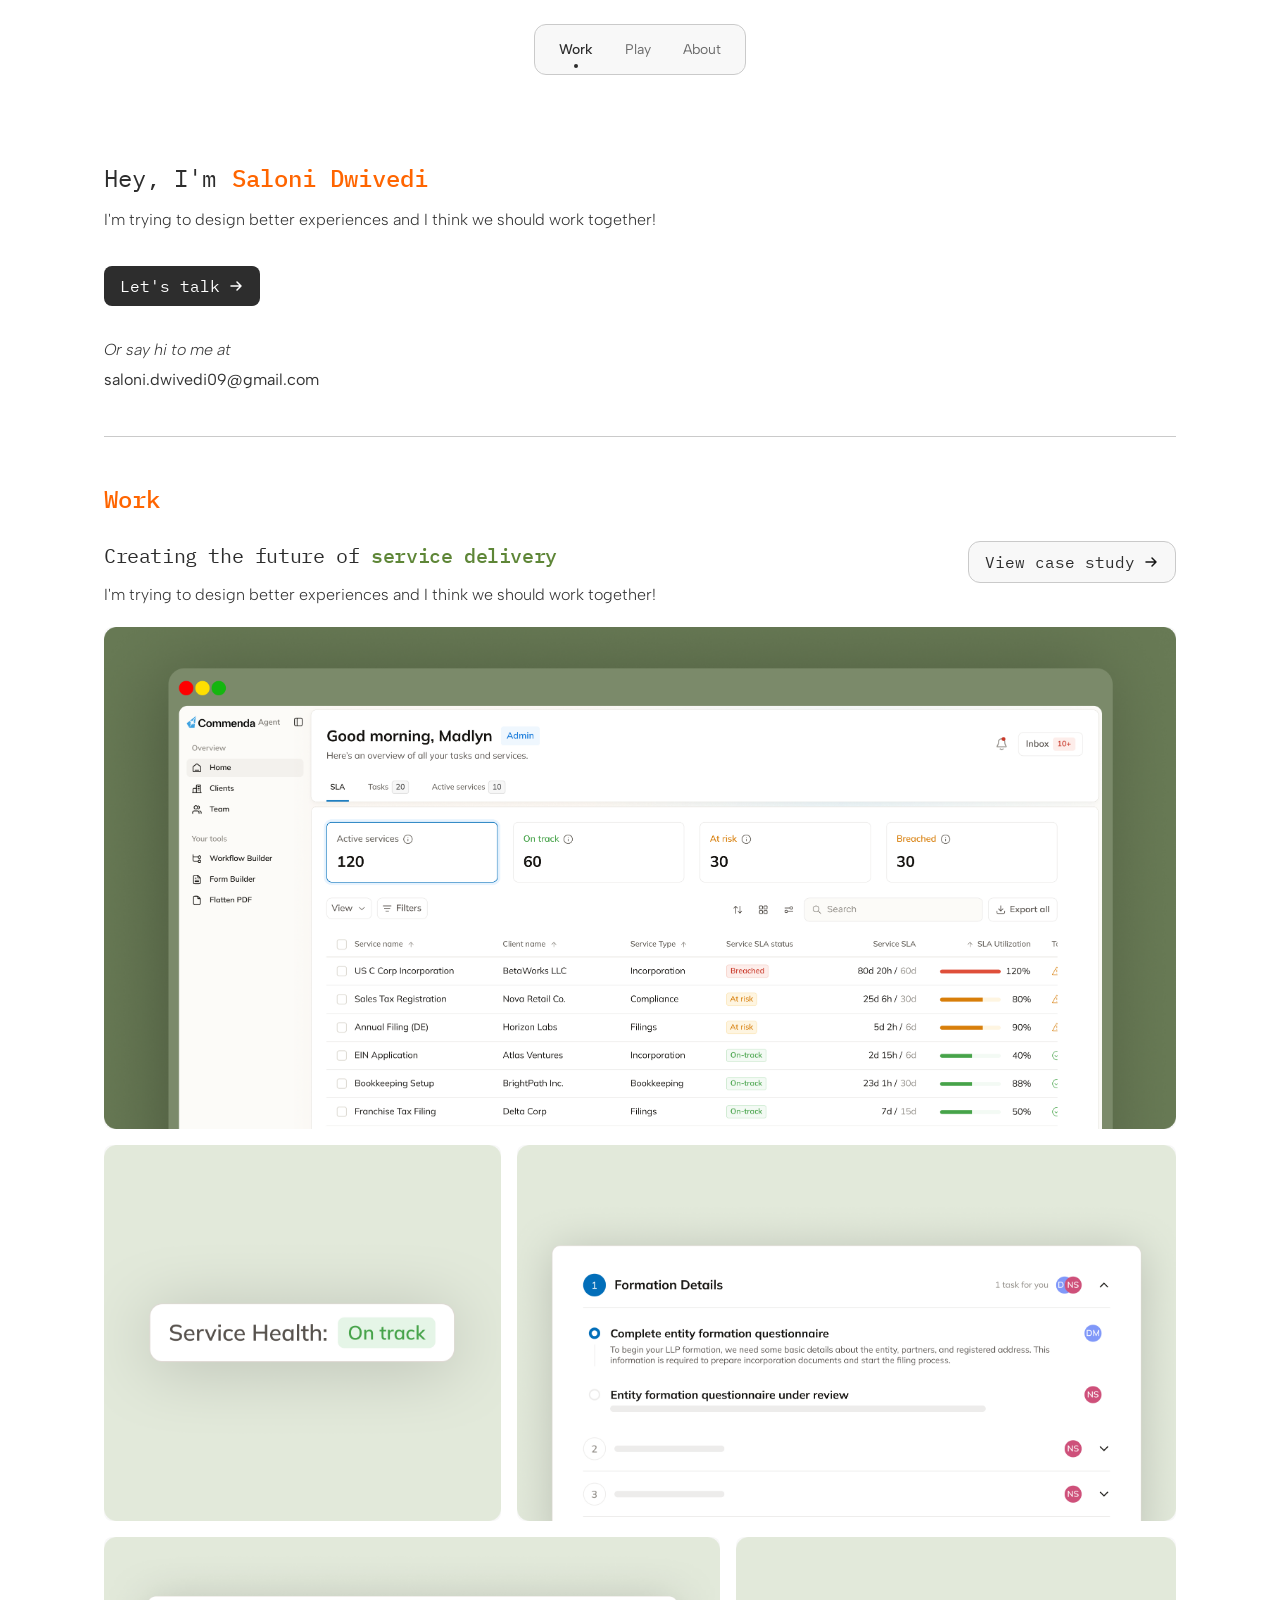
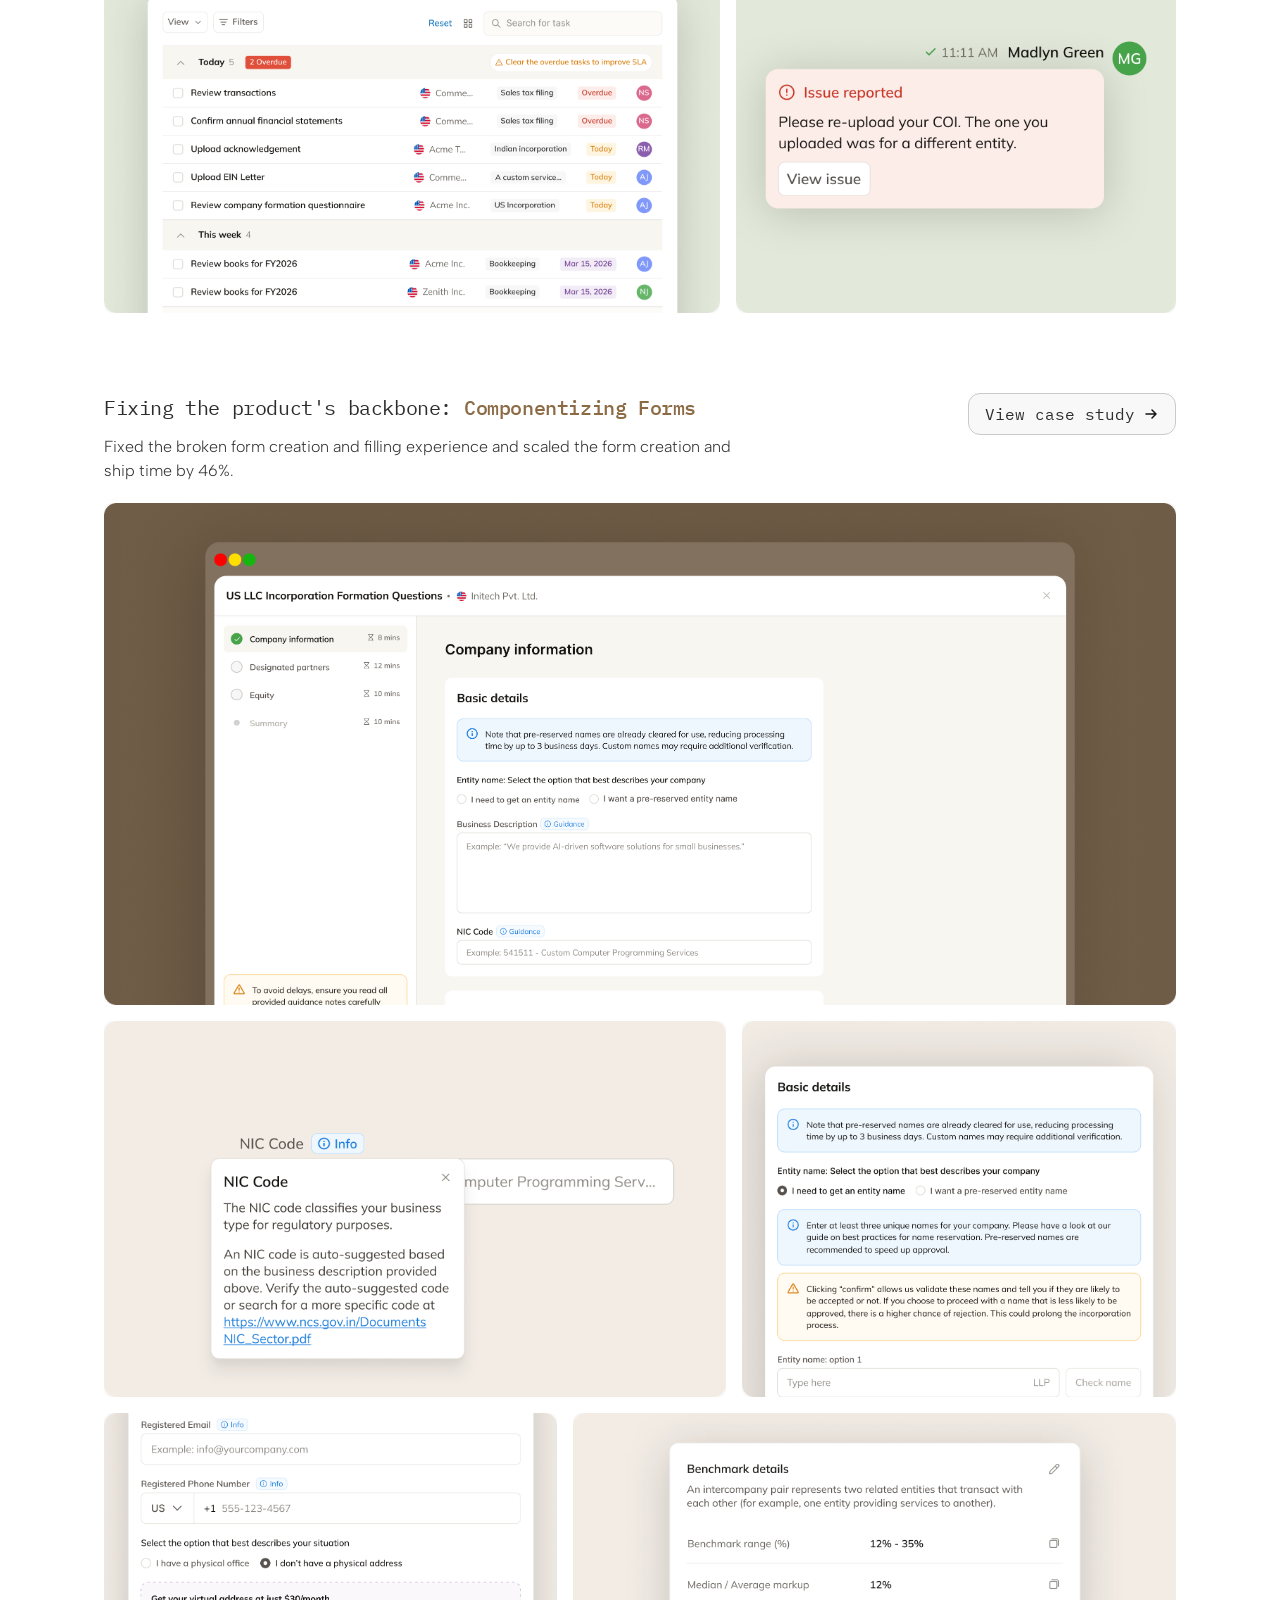
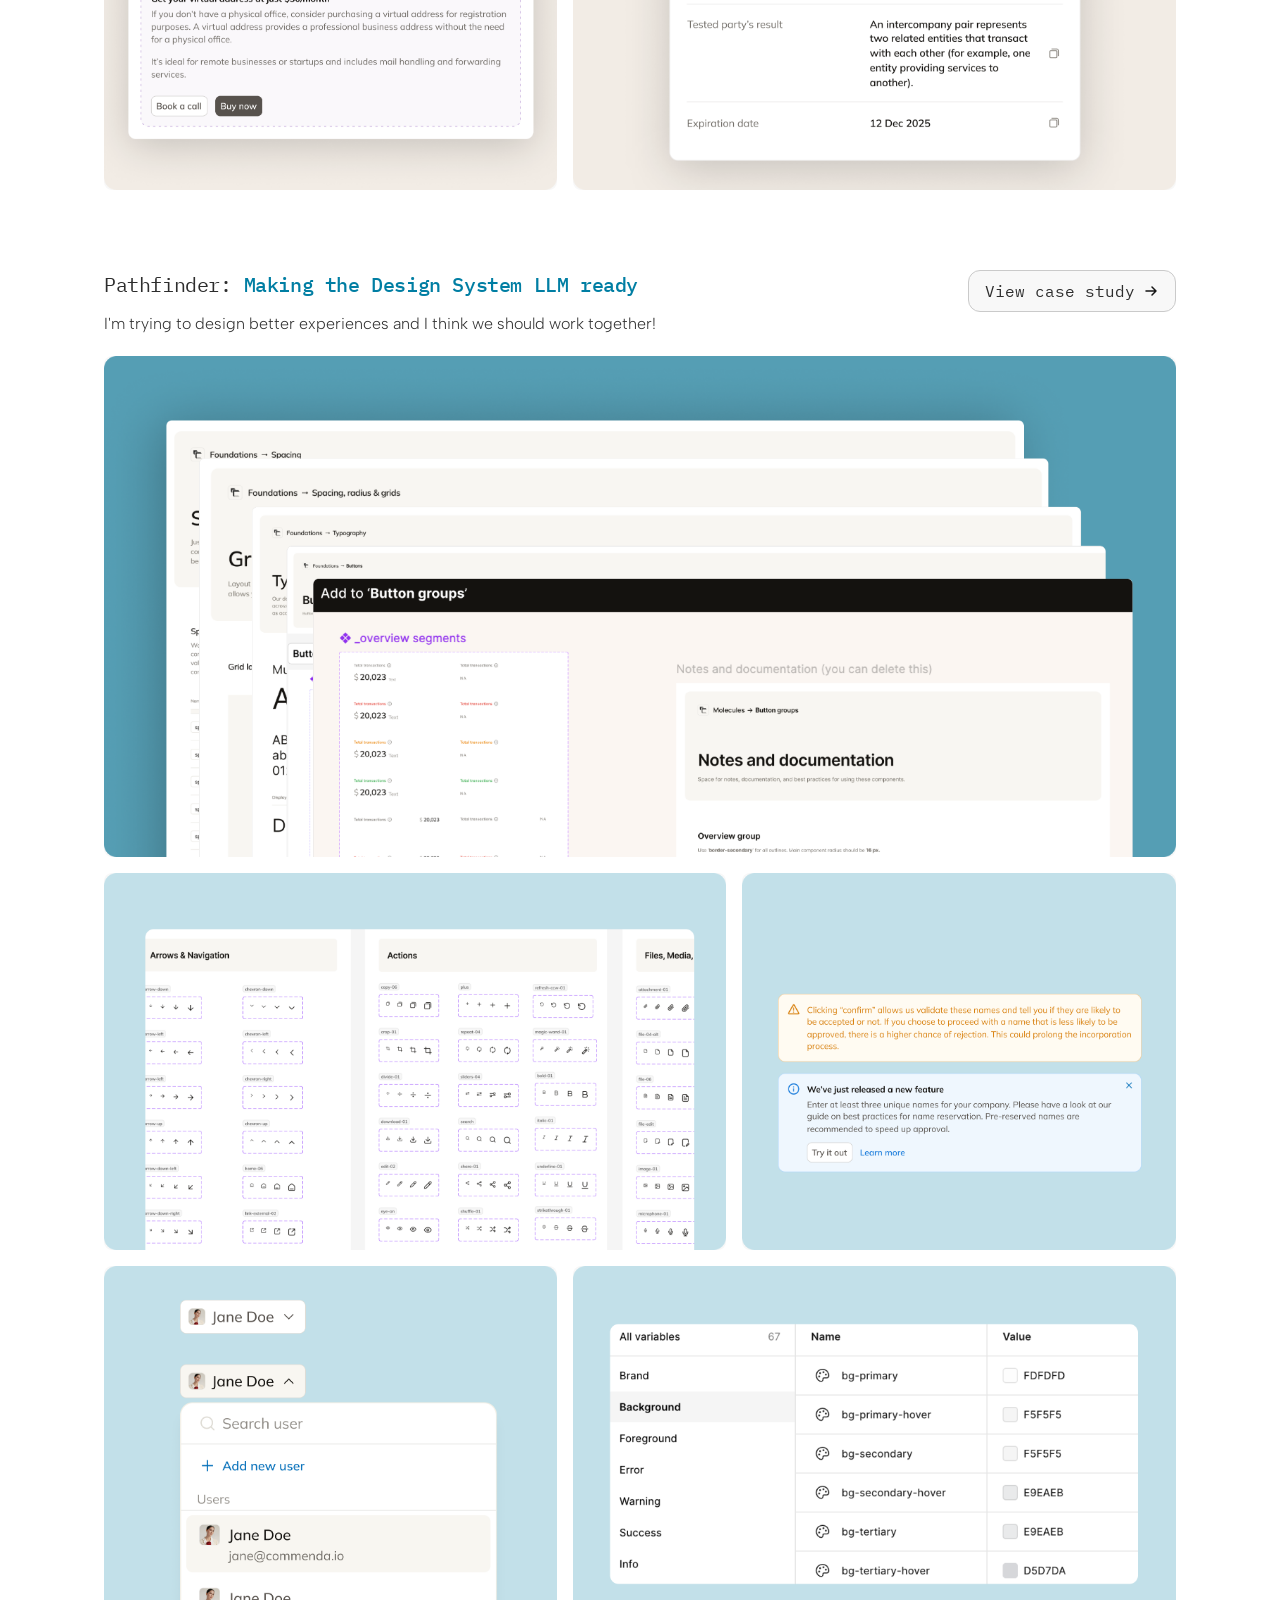
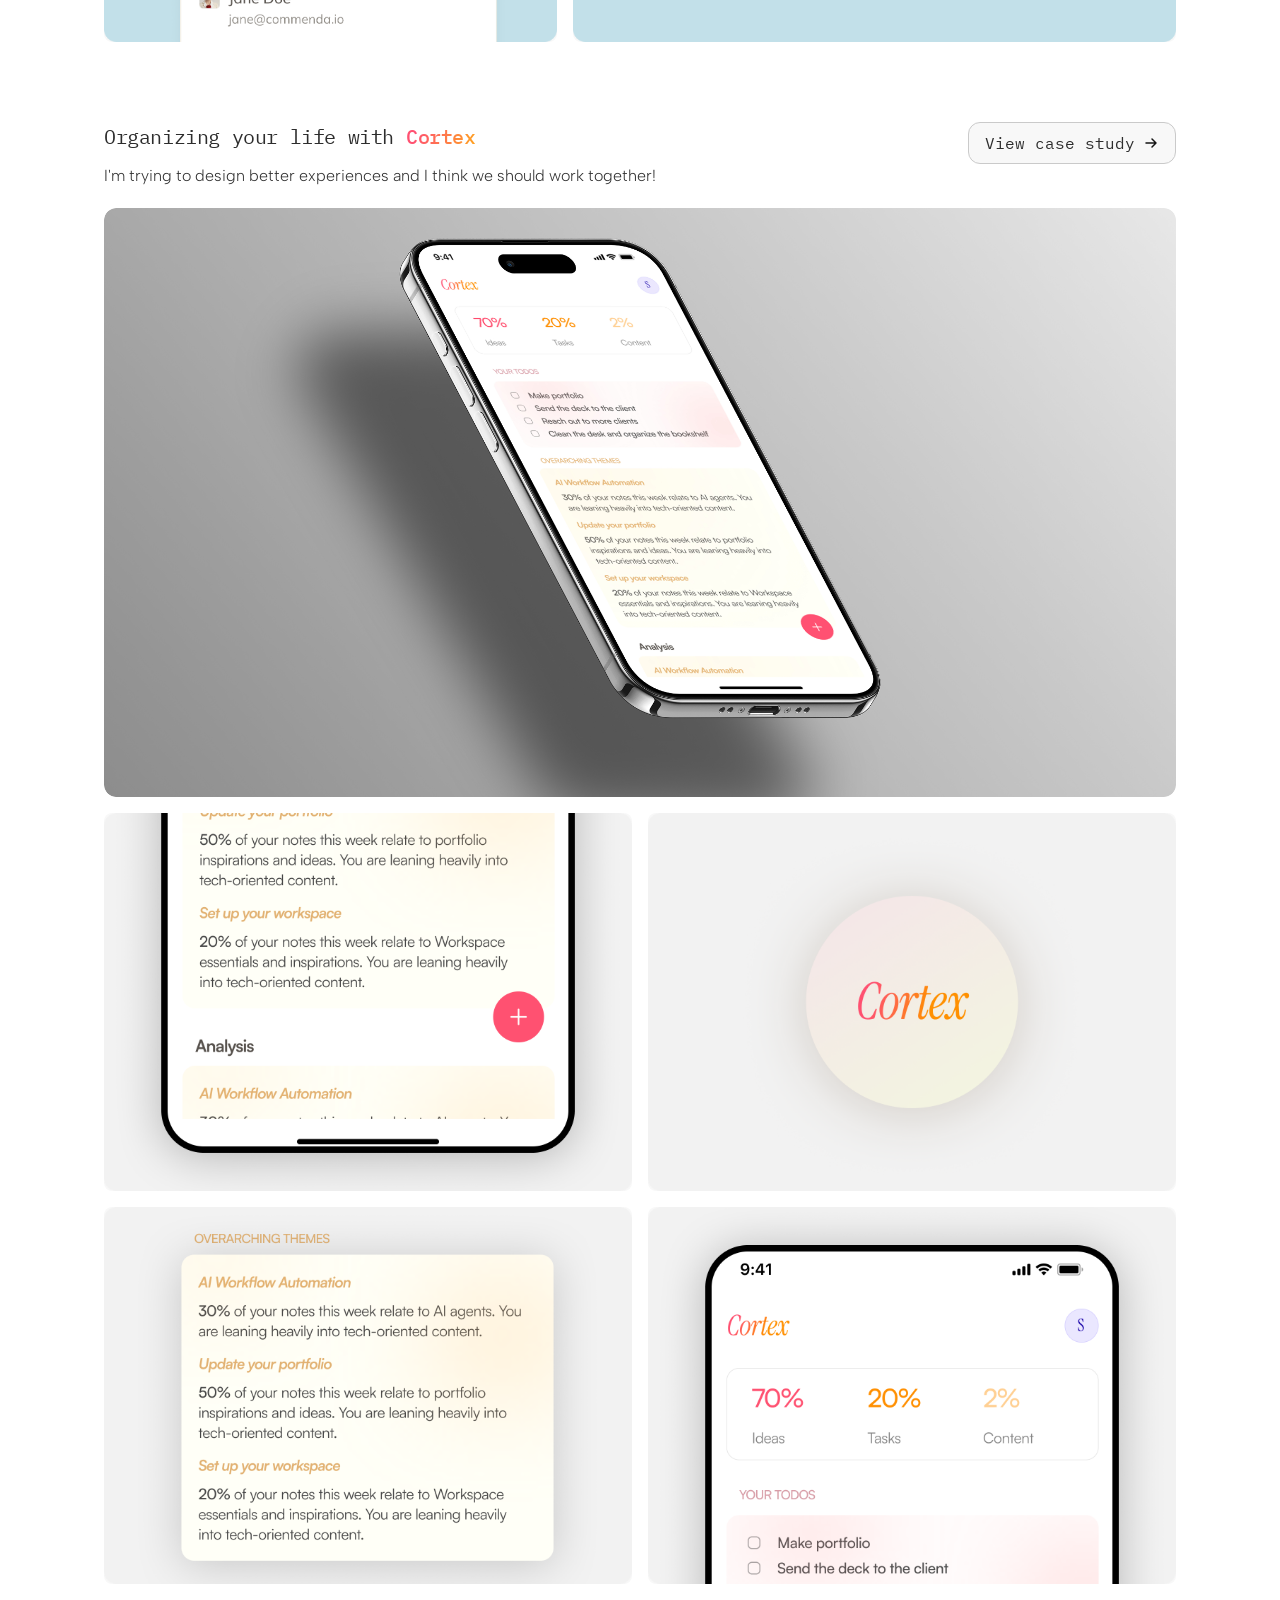
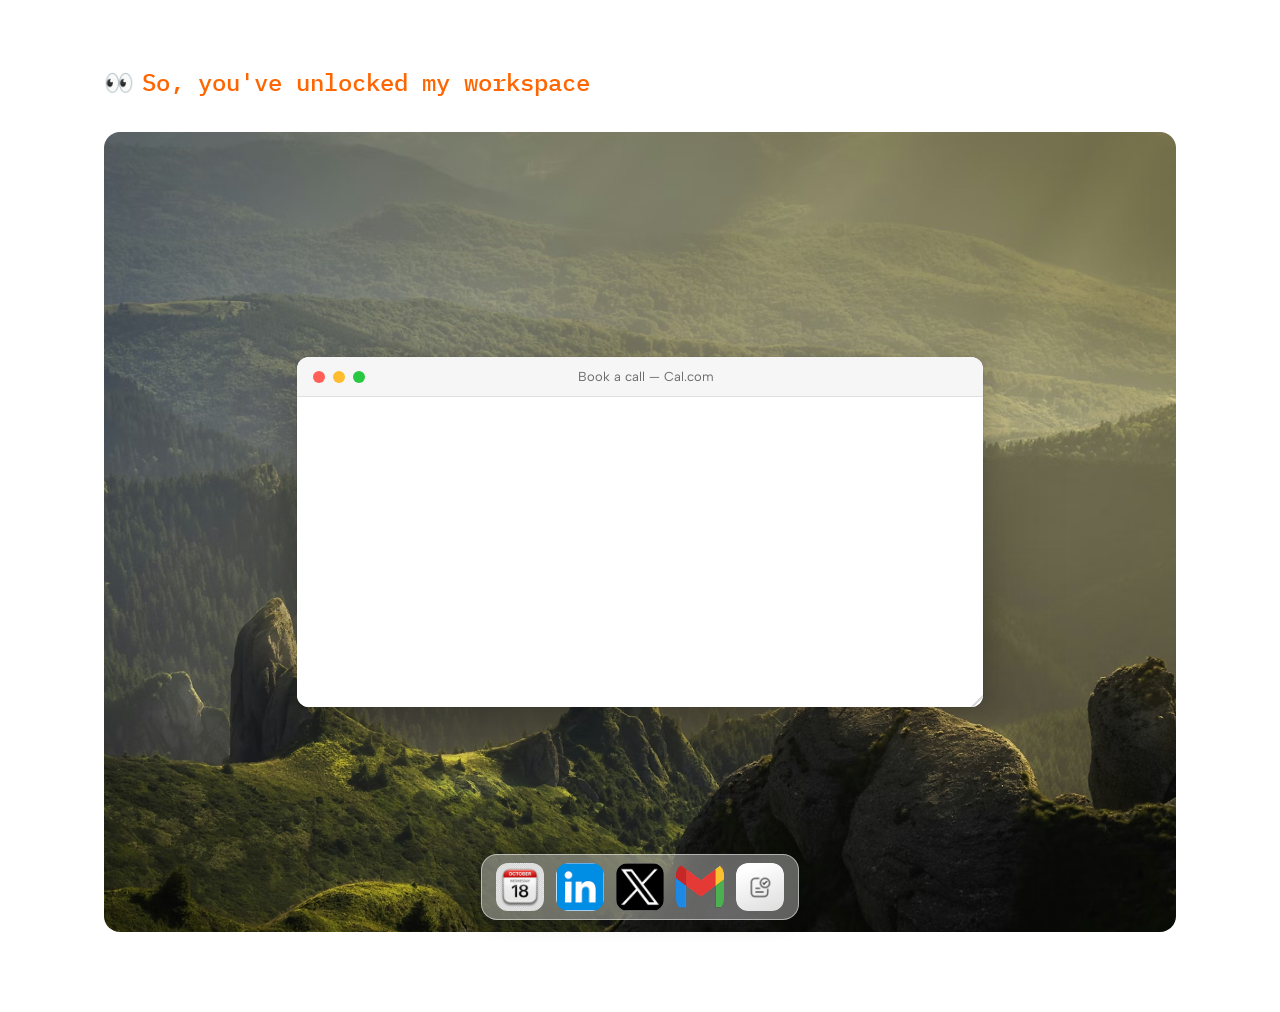
==== commit 2eac3cac: "Update links, design-system navigation, call link, and black theme color" ====
--- a/index.html
+++ b/index.html
@@ -30,7 +30,7 @@
       <p class="hero-tagline">I'm trying to design better experiences and I think we should work together!</p>
     </div>
 
-    <a href="mailto:saloni.dwivedi09@gmail.com" class="btn-primary">
+    <a href="https://cal.com/salonidwivedi" class="btn-primary">
       Let's talk
       <svg width="16" height="16" viewBox="0 0 16 16" fill="none" xmlns="http://www.w3.org/2000/svg">
         <path d="M3 8H13M13 8L9 4M13 8L9 12" stroke="white" stroke-width="1.5" stroke-linecap="round" stroke-linejoin="round"/>
--- a/CSS/shared.css
+++ b/CSS/shared.css
@@ -6,7 +6,7 @@
 
    :root {
      --orange:      #ff6500;
-     --black:       #151515;
+     --black:       #2d2d2d;
      --text:        #333;
      --gray-text:   #6a6a6a;
      --border:      #cacaca;
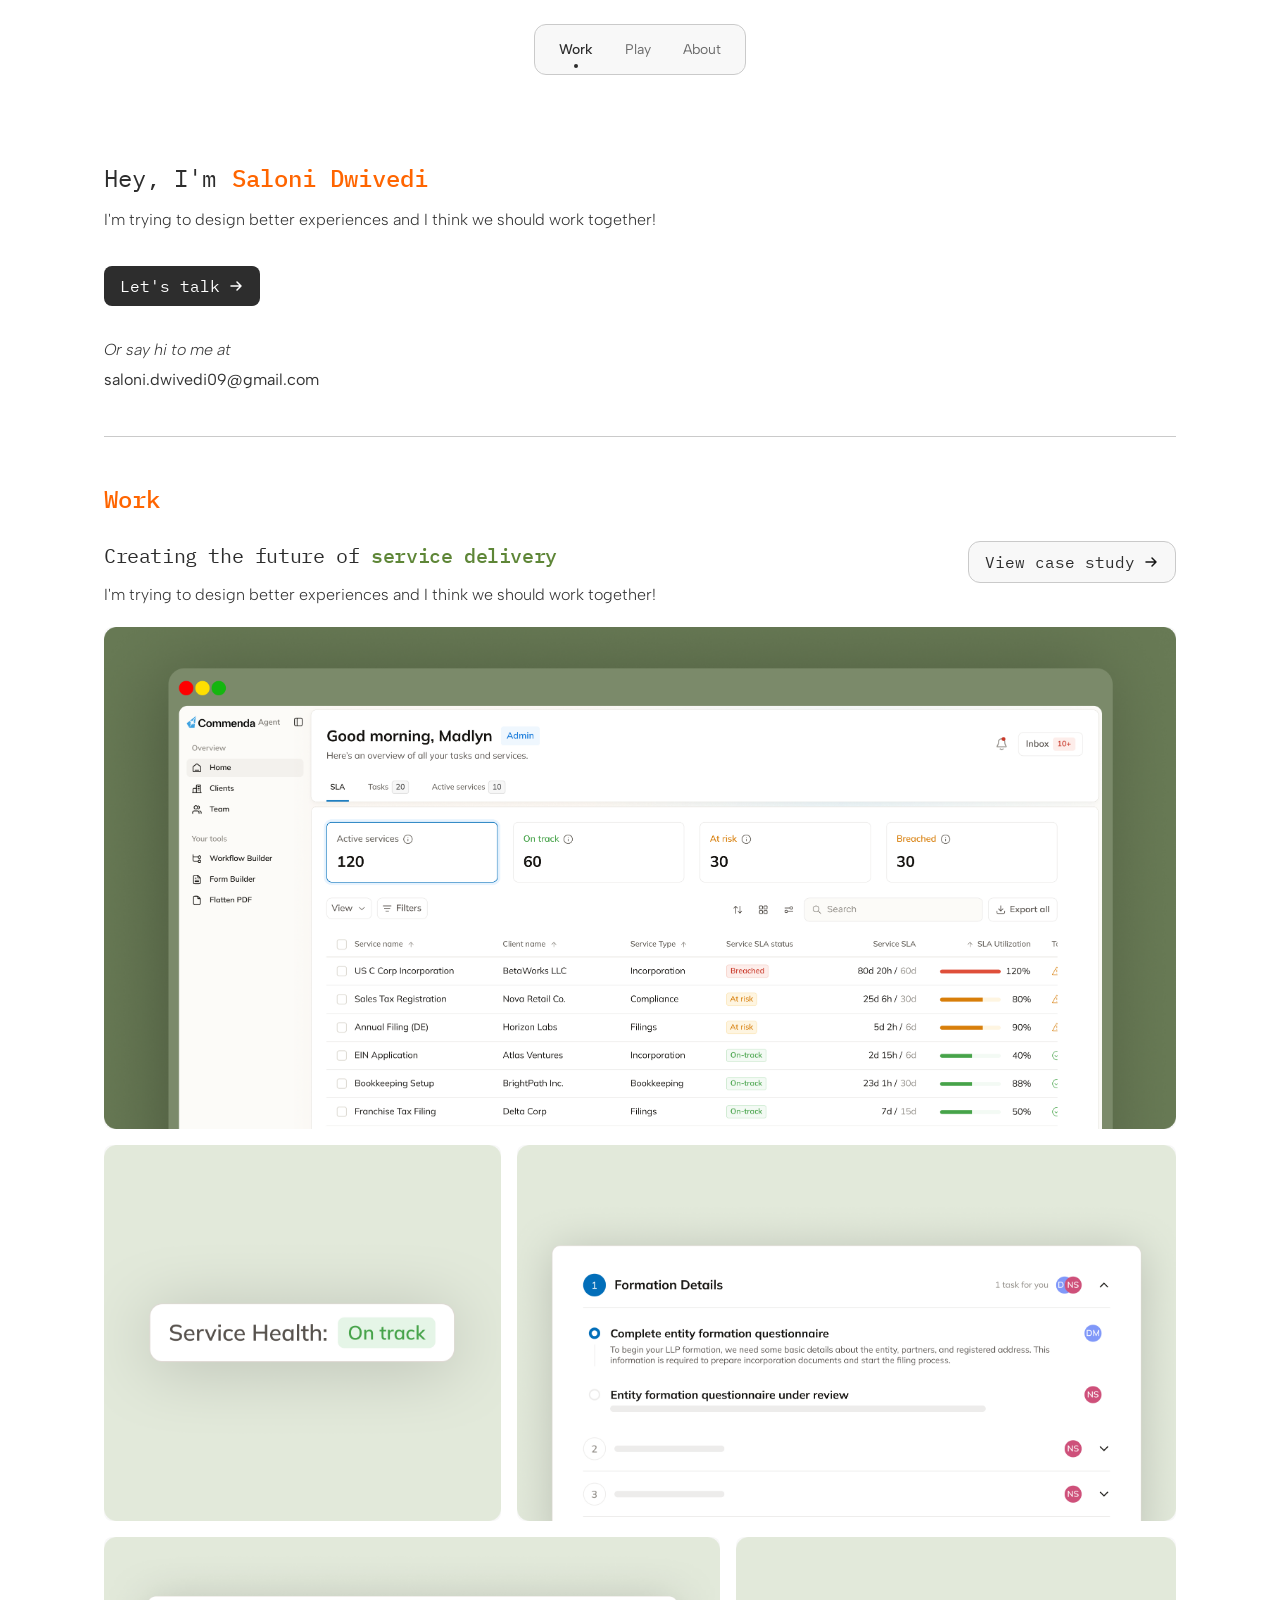
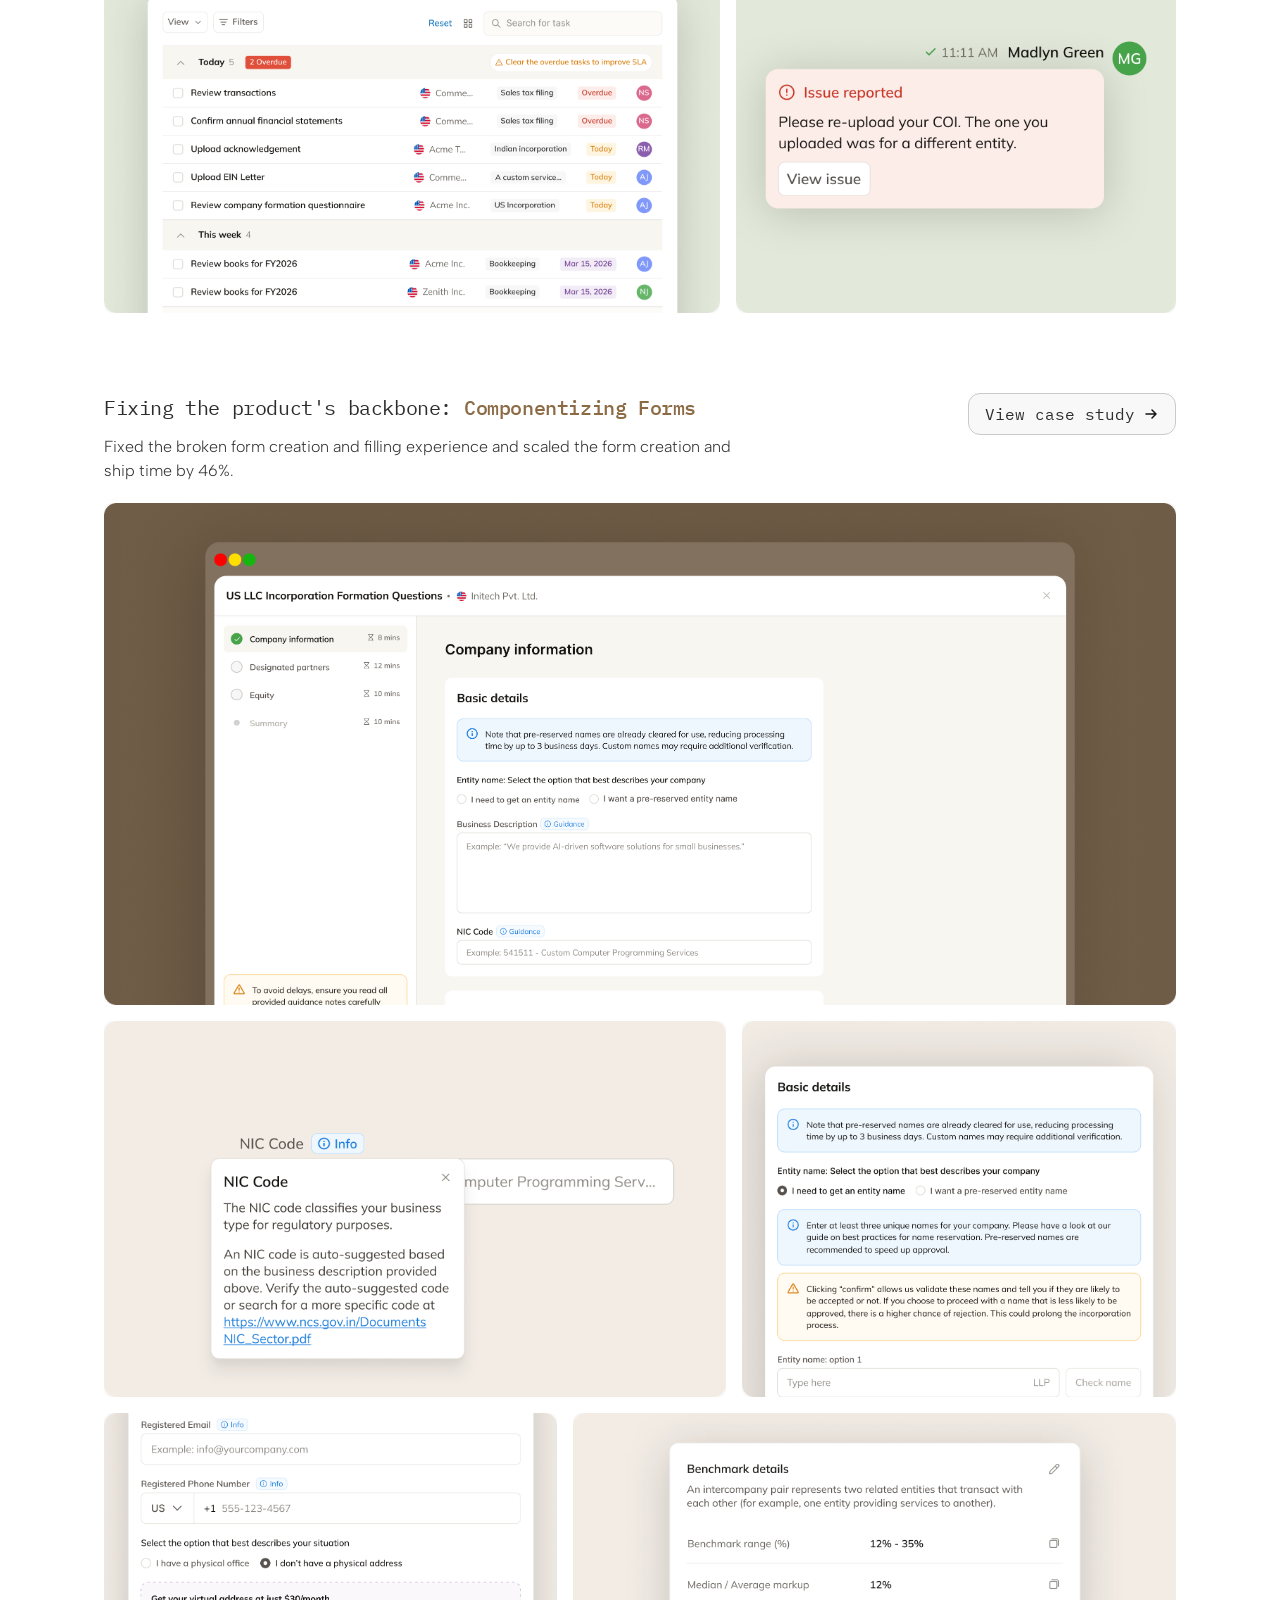
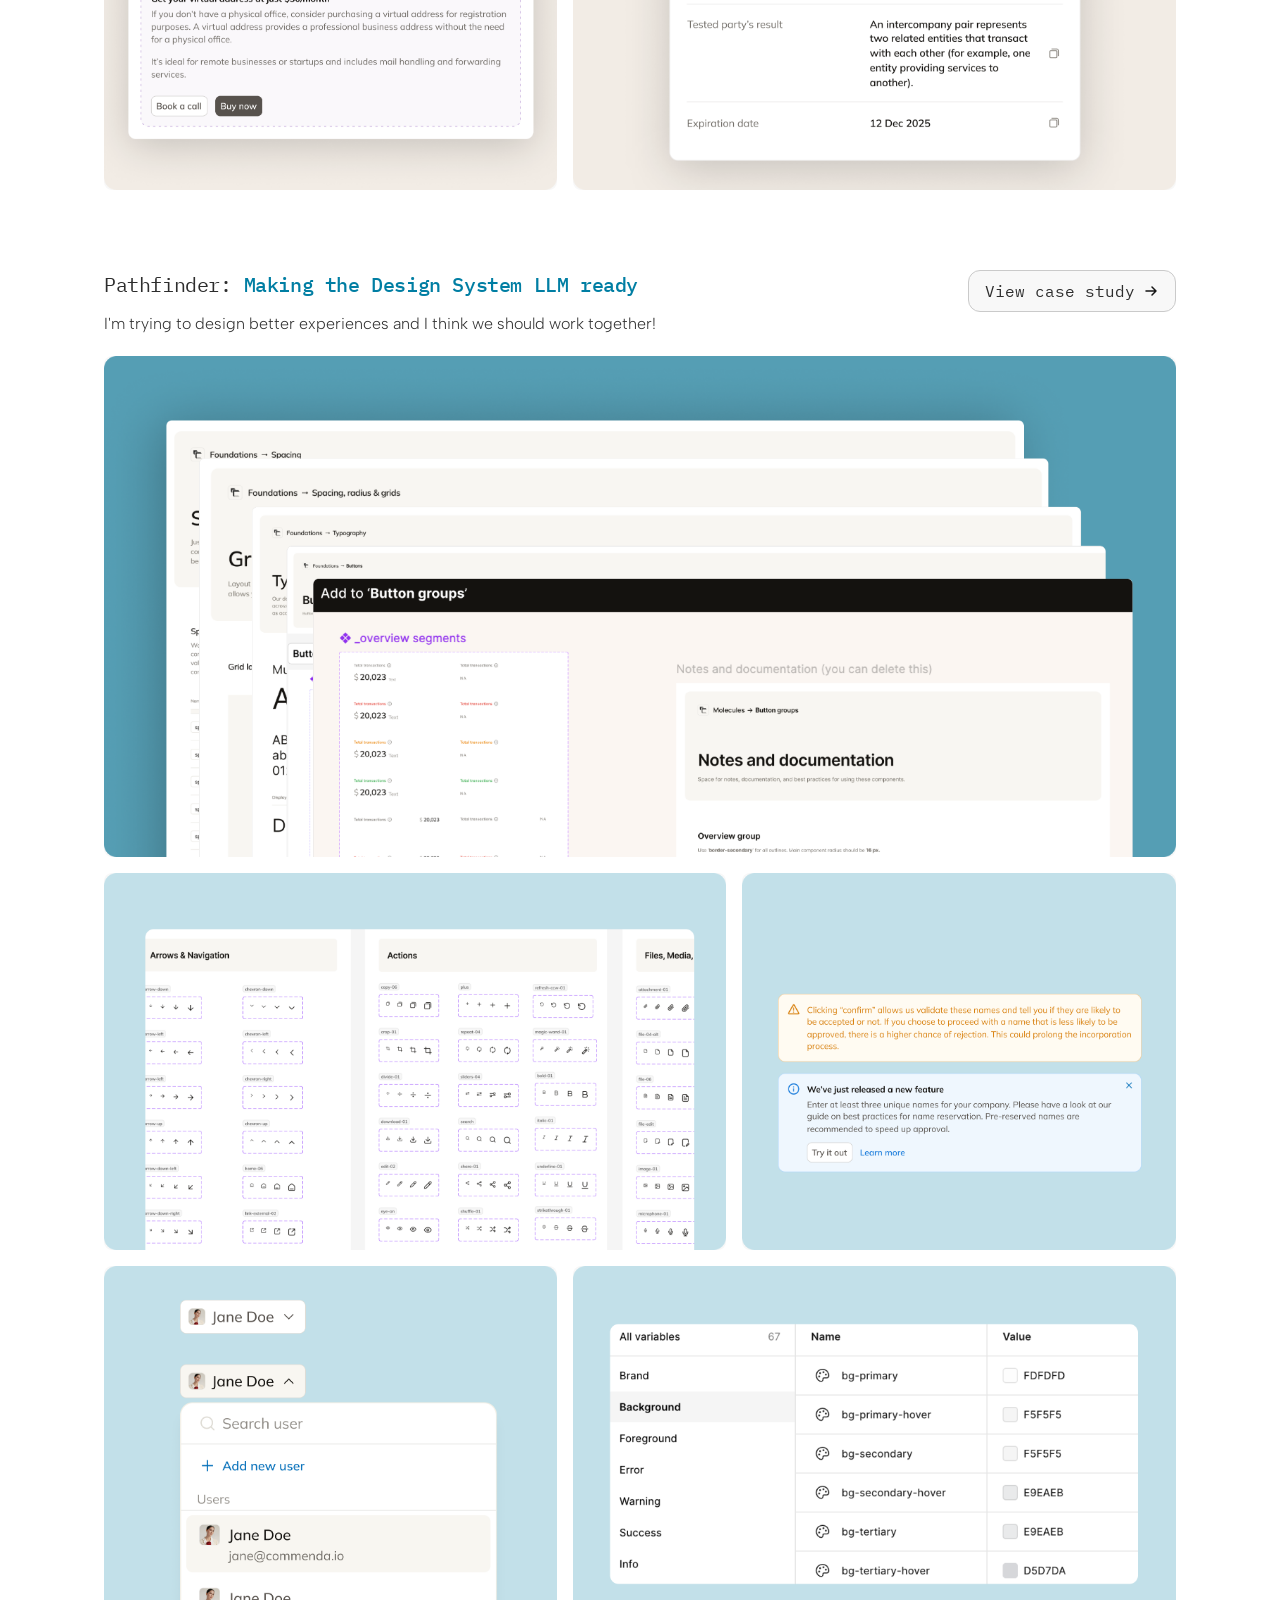
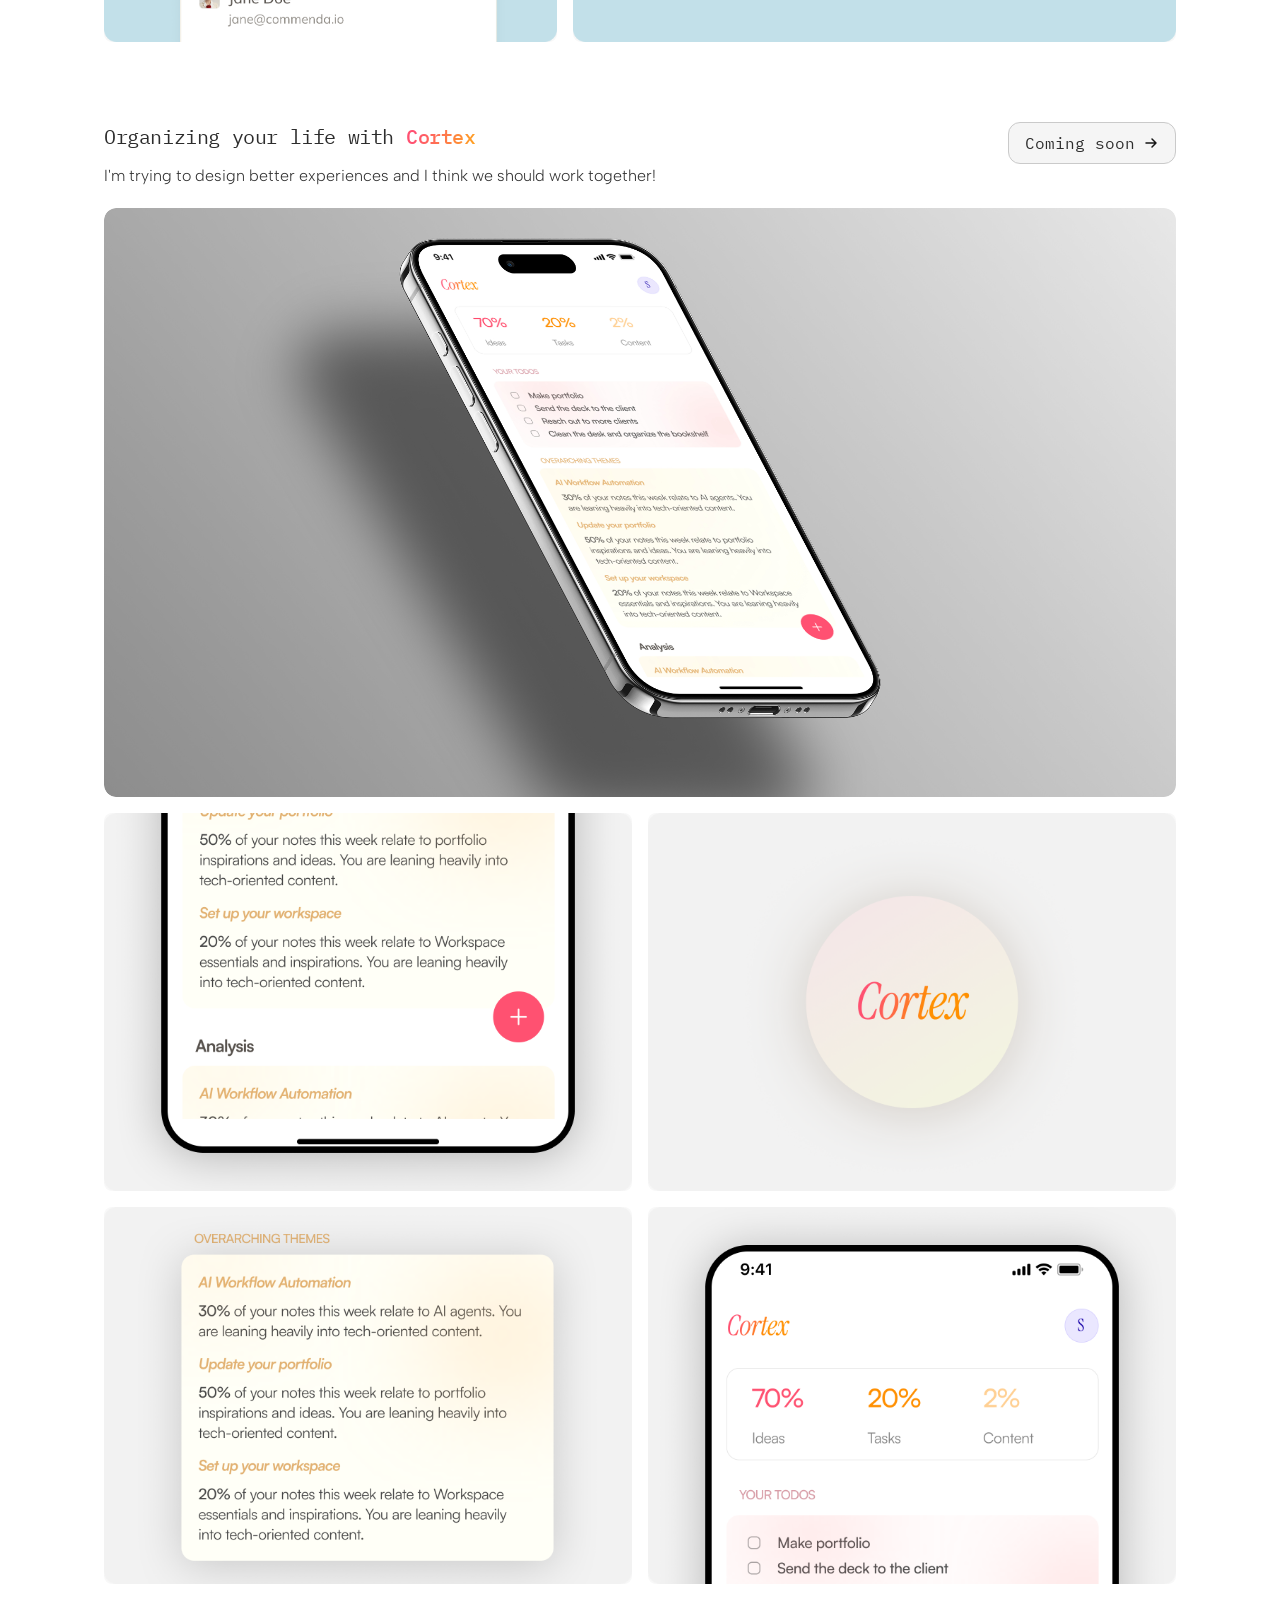
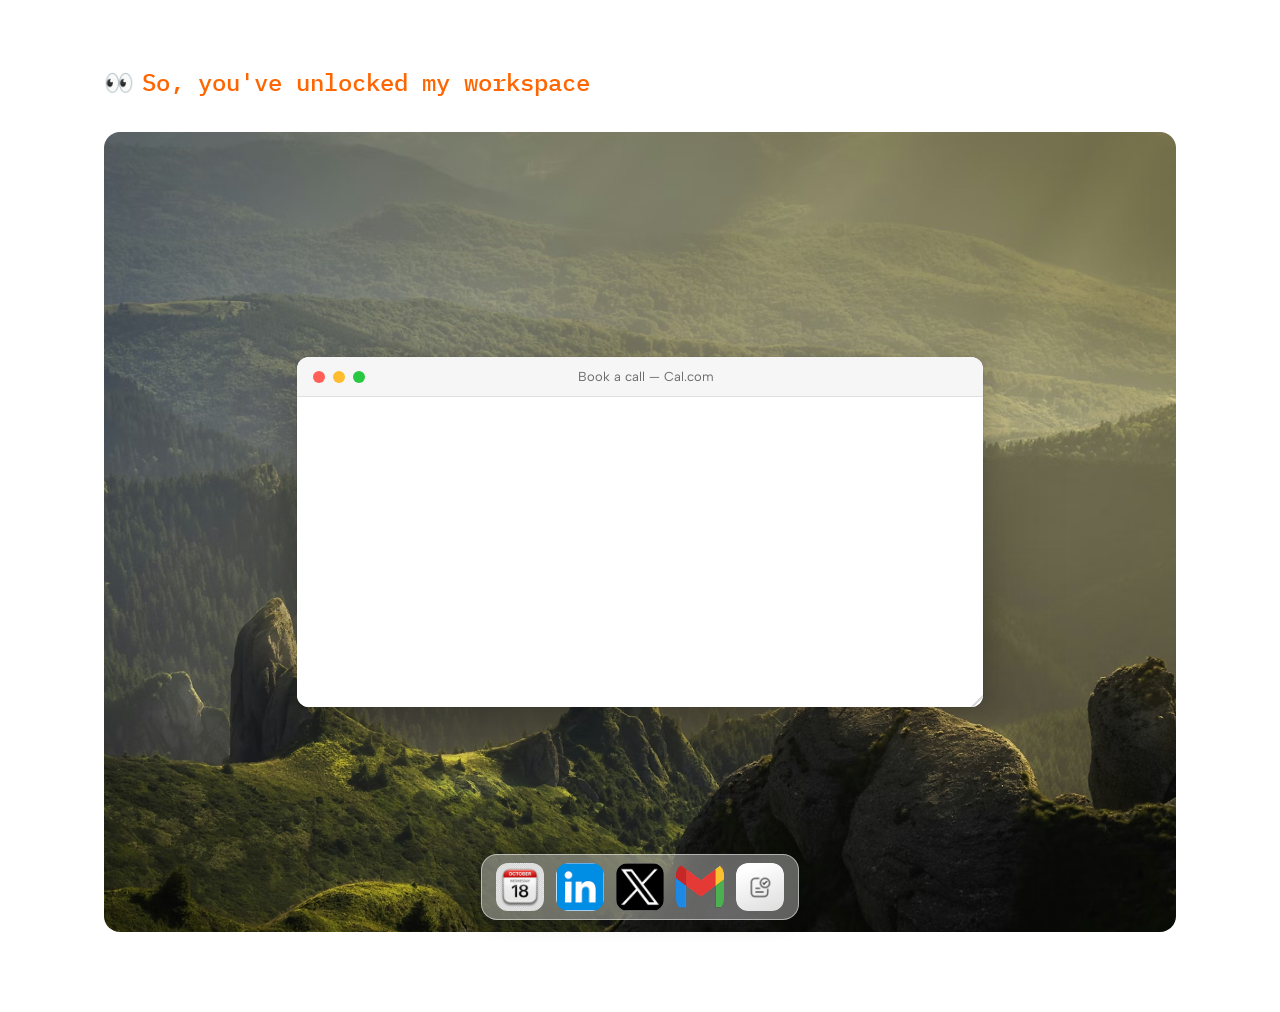
==== commit 4371c49f: "Update social links, mock widgets, resume PDF, and add coming soon to index project" ====
--- a/index.html
+++ b/index.html
@@ -148,8 +148,8 @@
             </div>
             <p class="project-desc">I'm trying to design better experiences and I think we should work together!</p>
           </div>
-          <a href="#" class="btn-case-study">
-            View case study
+          <a href="#" class="btn-case-study" style="background-color: #f5f5f5;">
+            Coming soon
             <svg width="16" height="16" viewBox="0 0 16 16" fill="none" xmlns="http://www.w3.org/2000/svg">
               <path d="M3 8H13M13 8L9 4M13 8L9 12" stroke="#151515" stroke-width="1.5" stroke-linecap="round" stroke-linejoin="round"/>
             </svg>
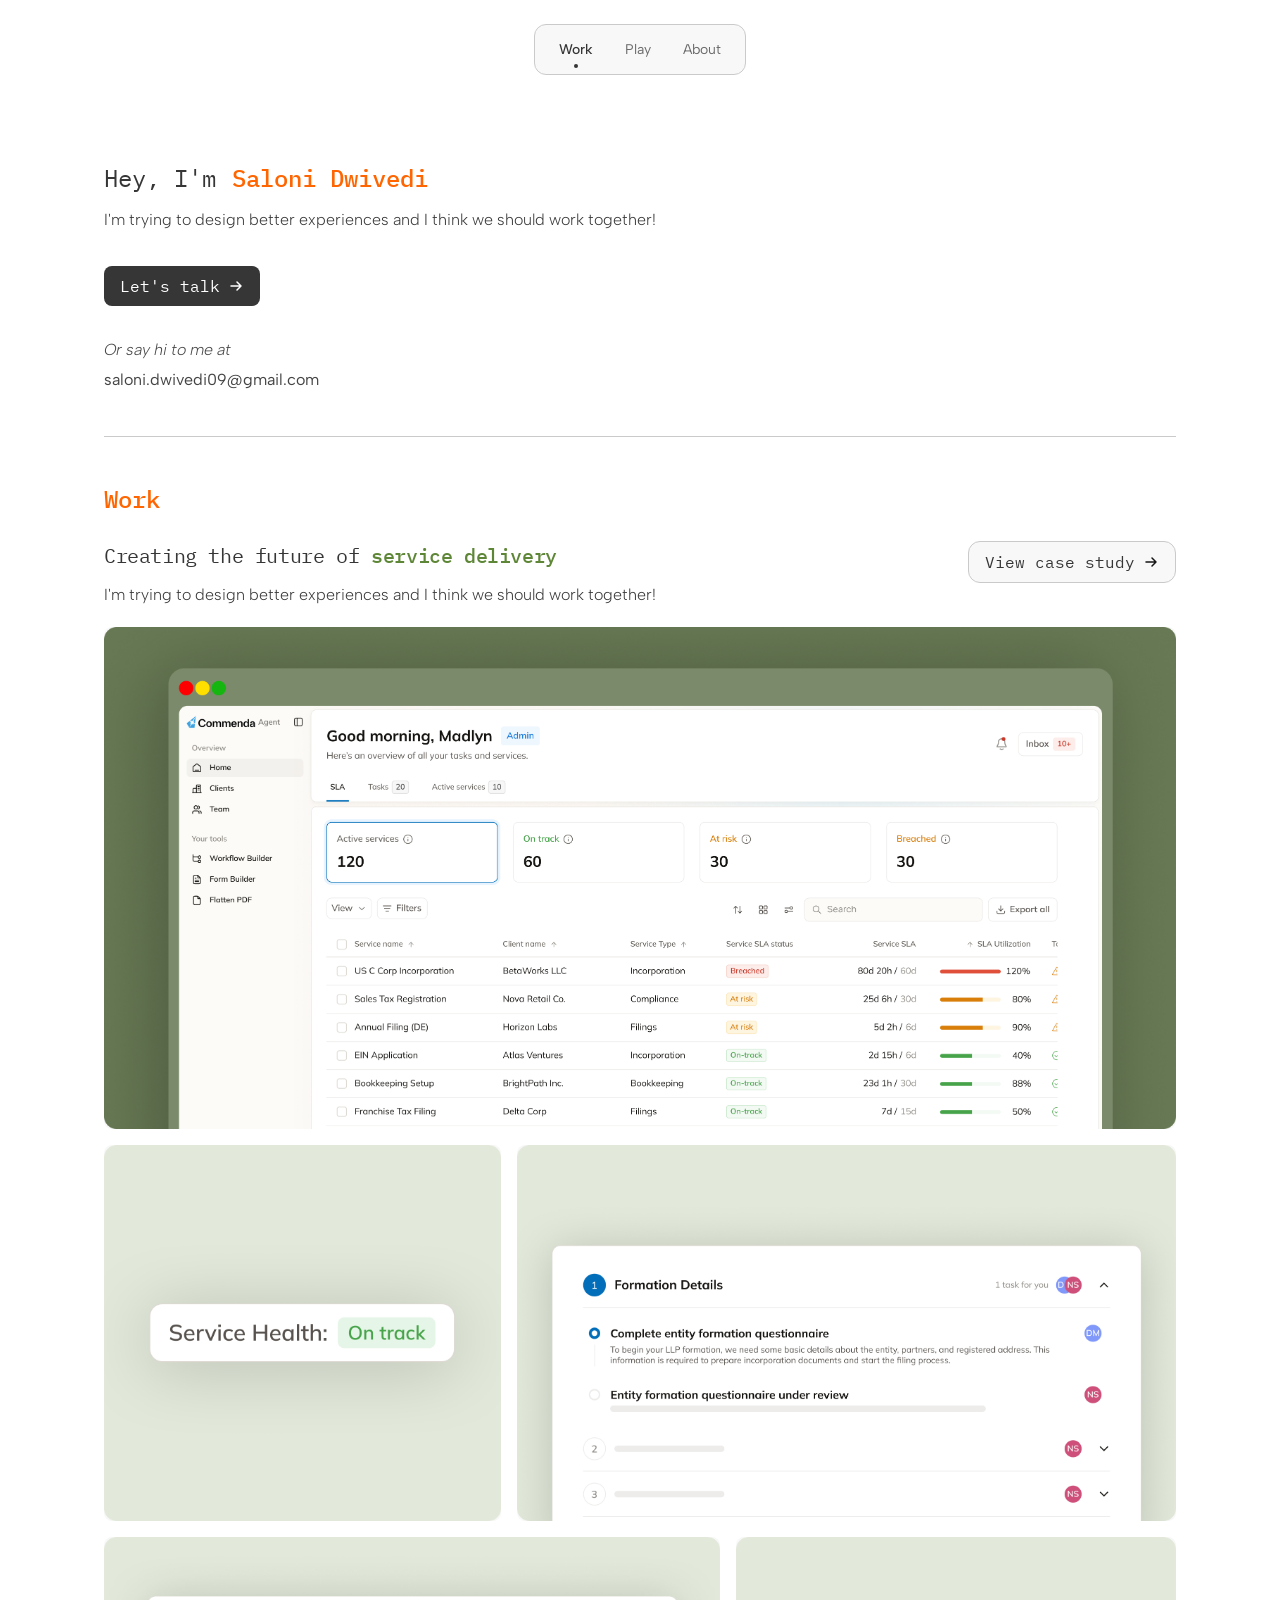
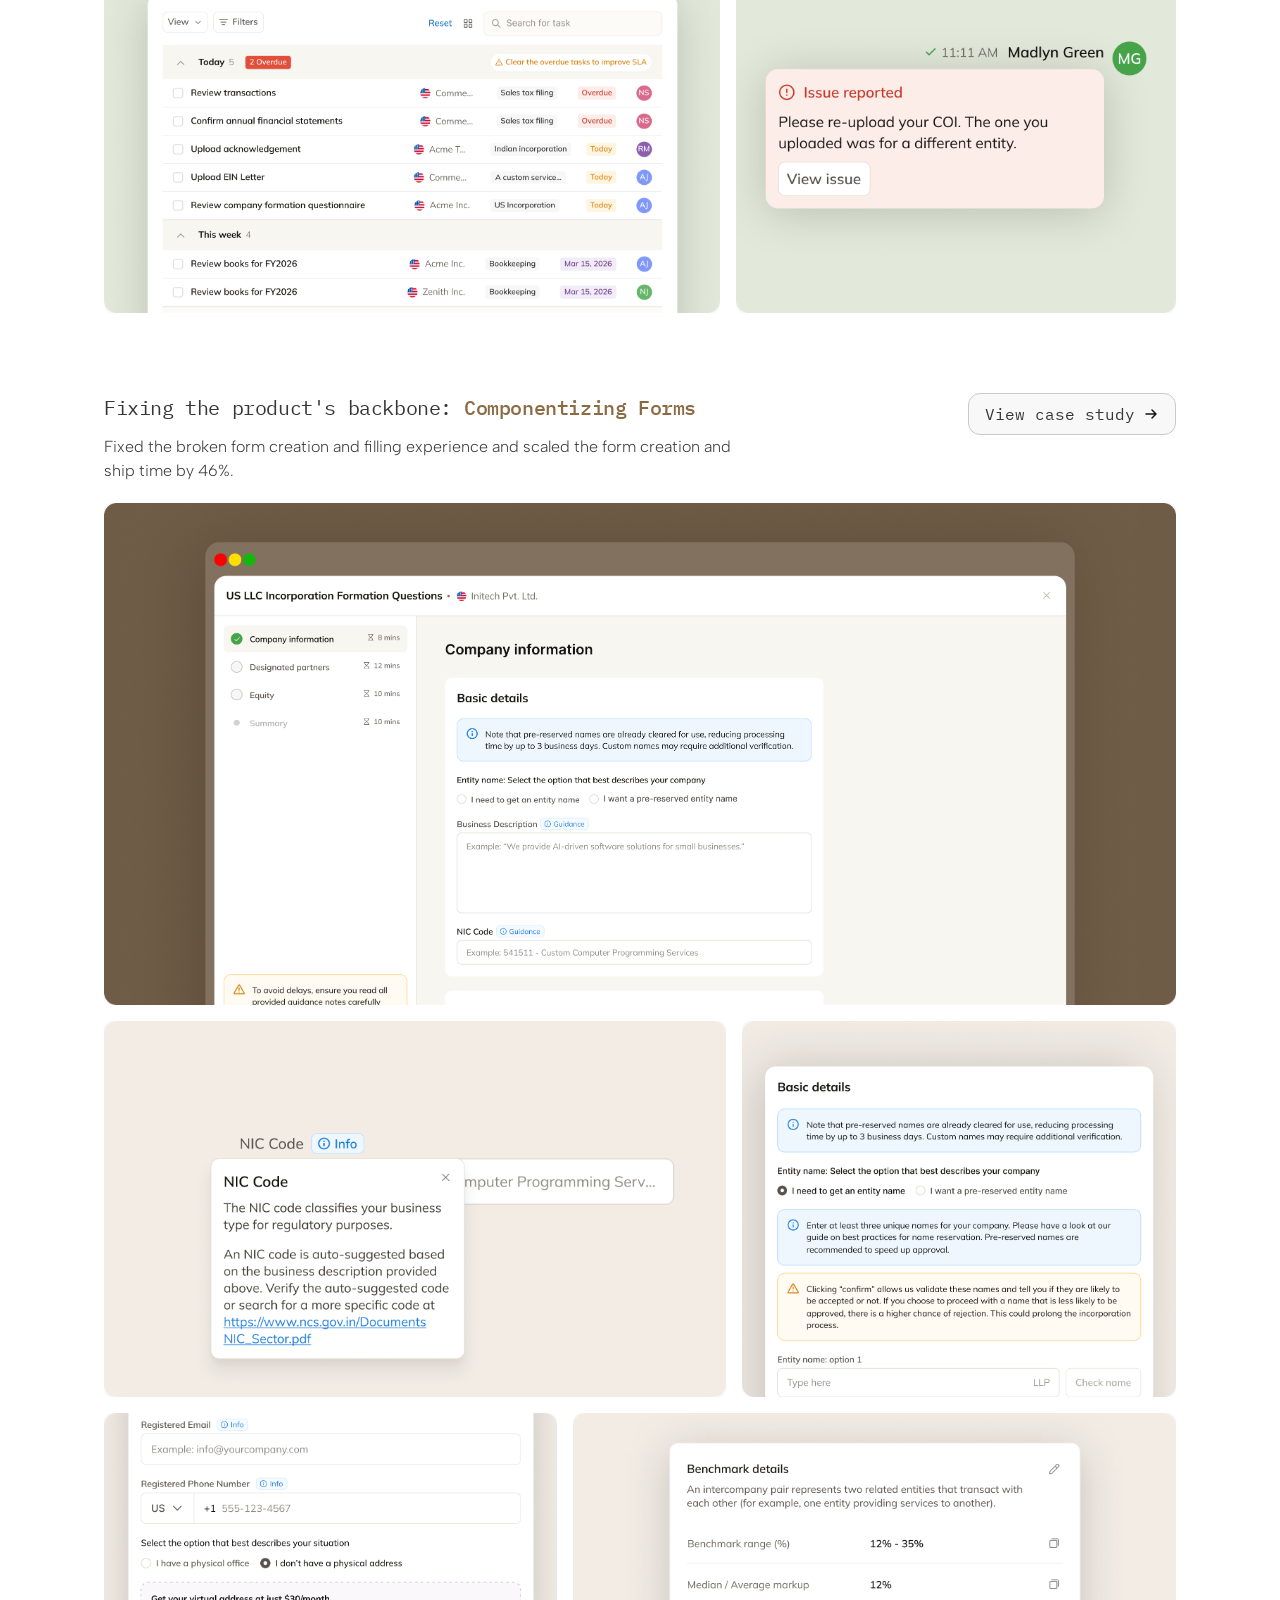
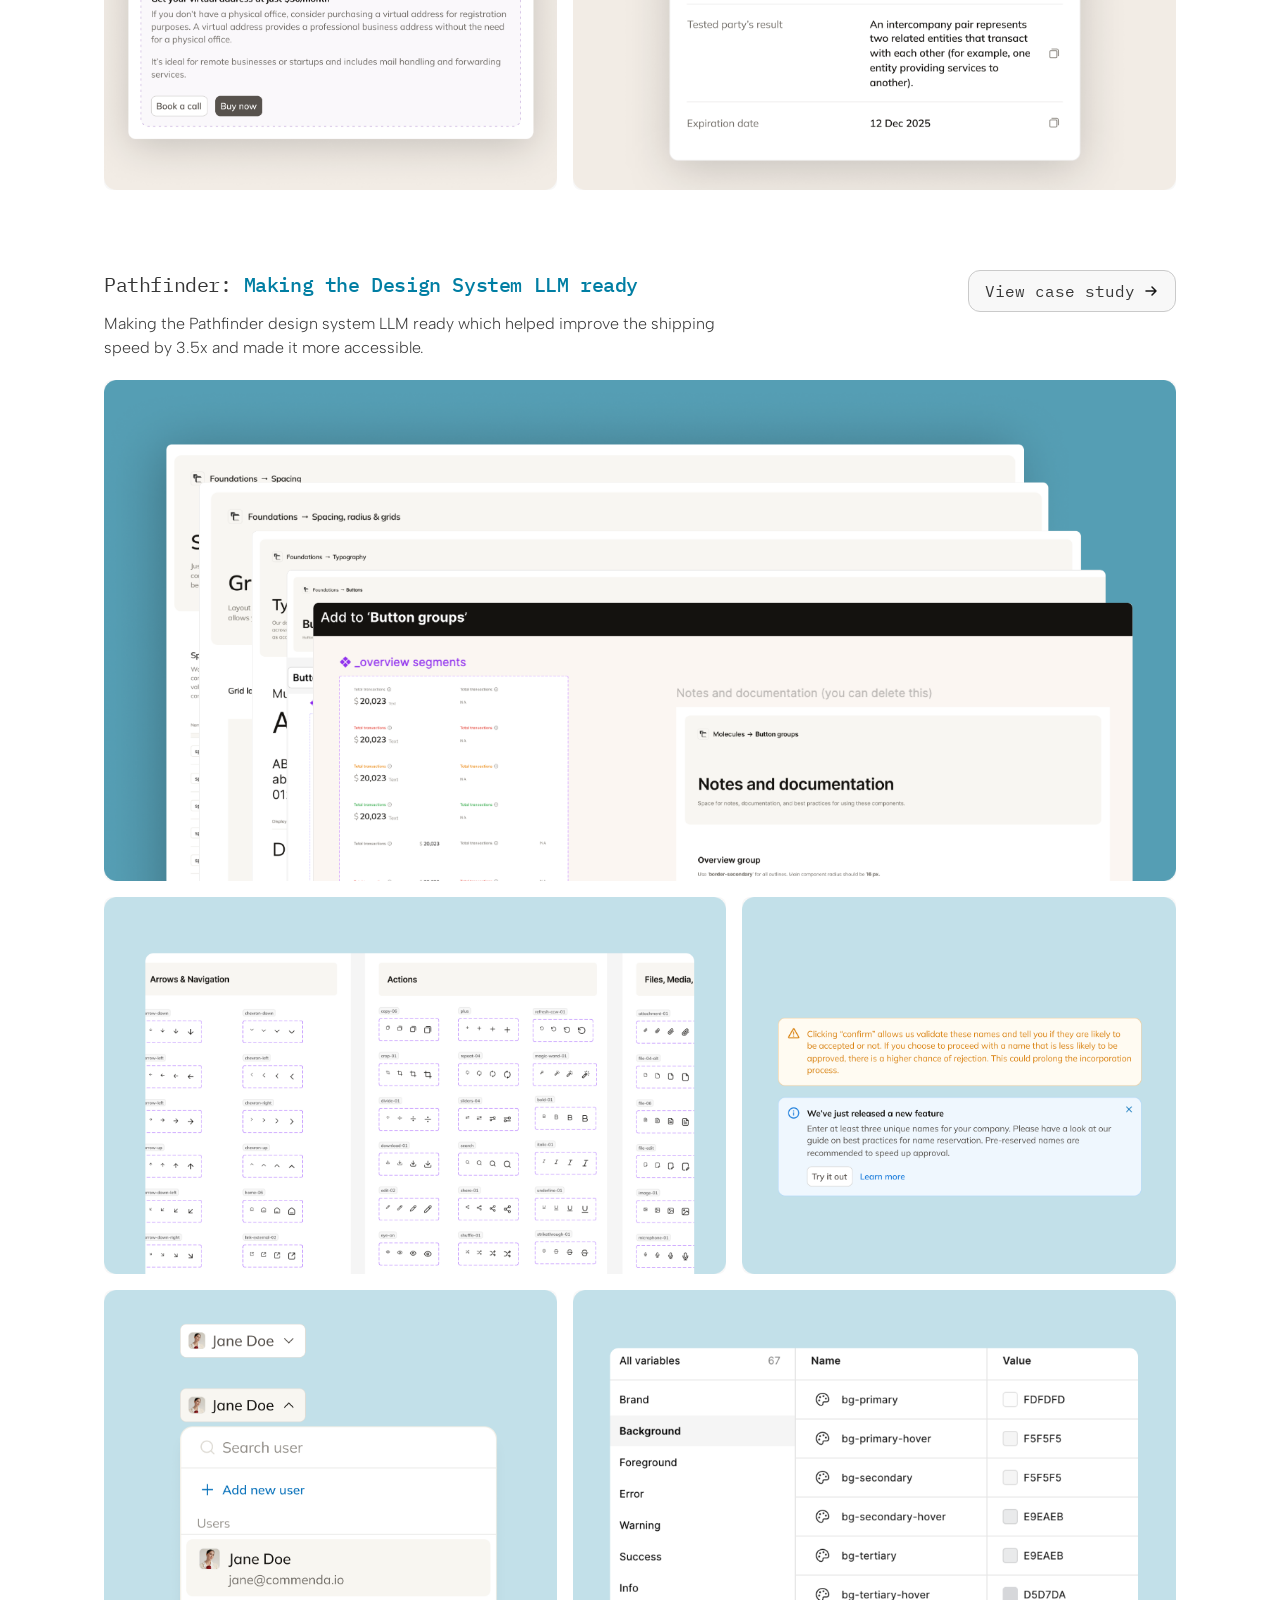
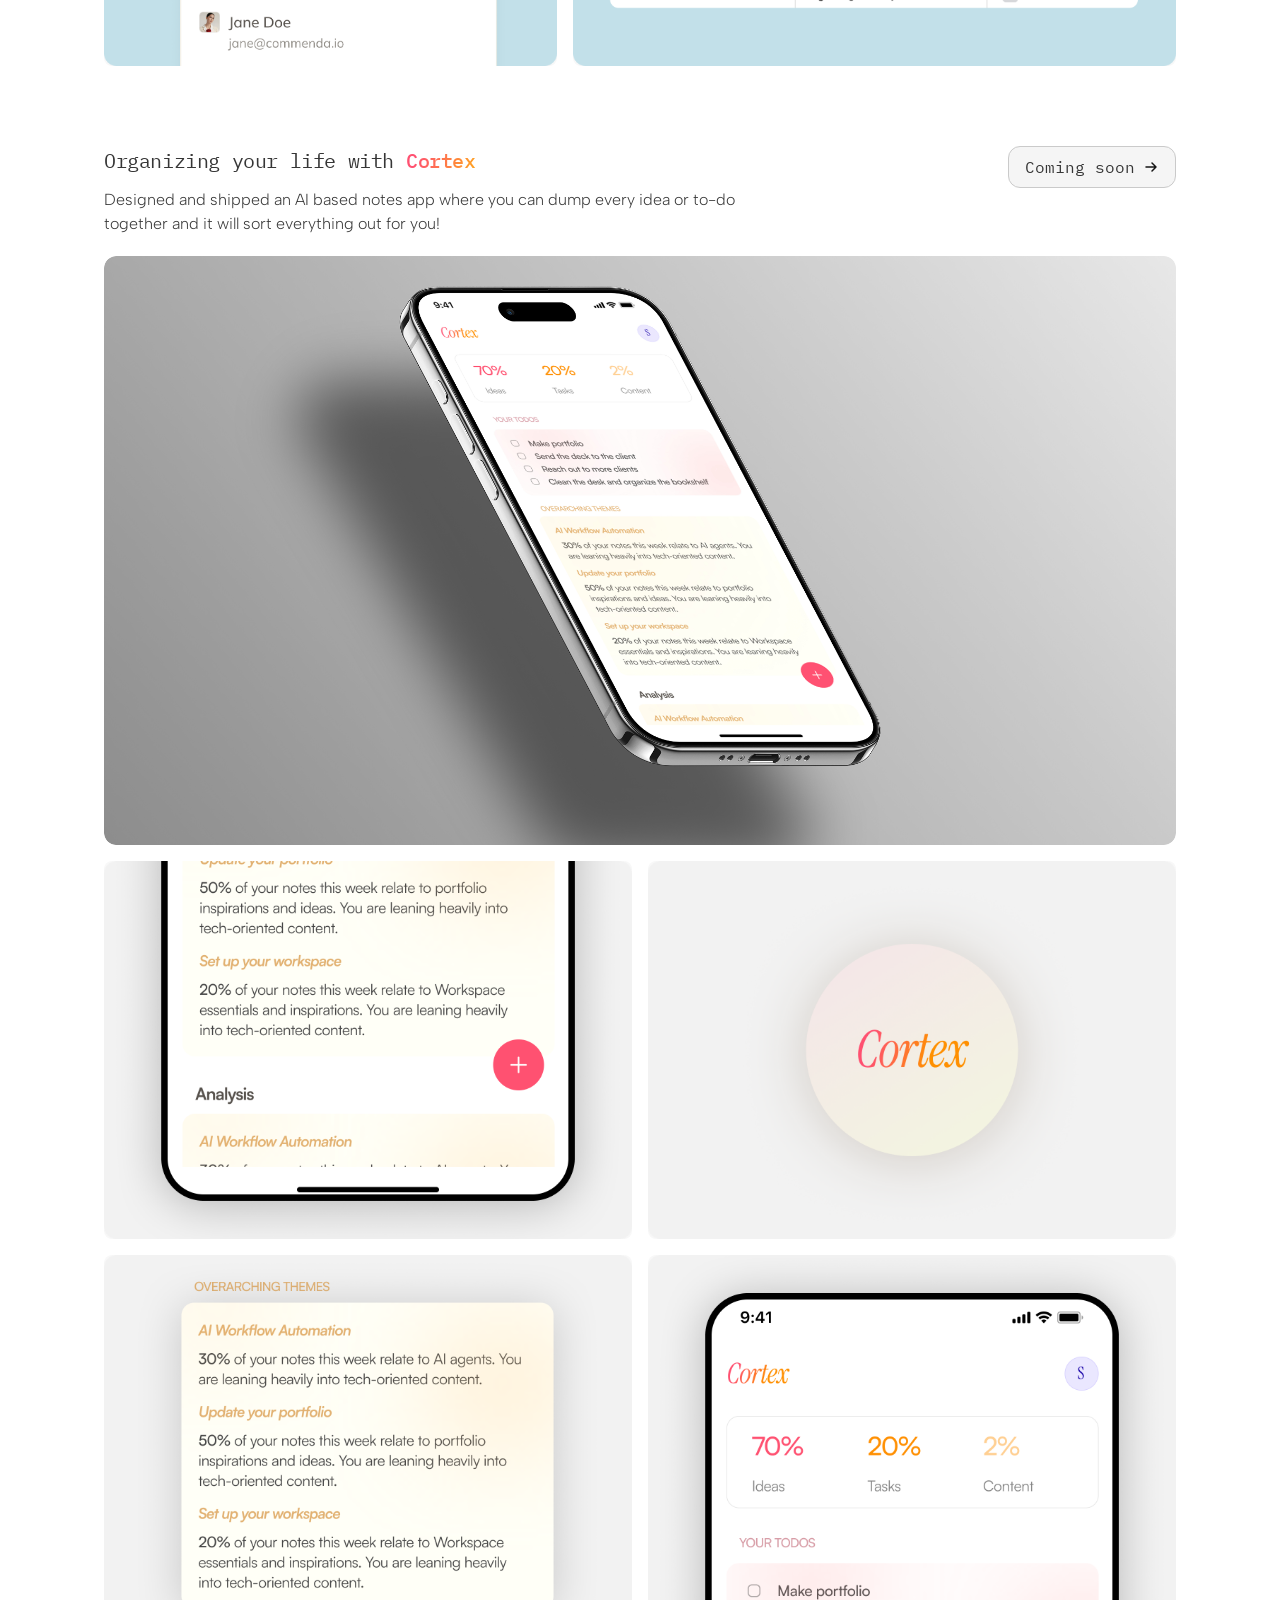
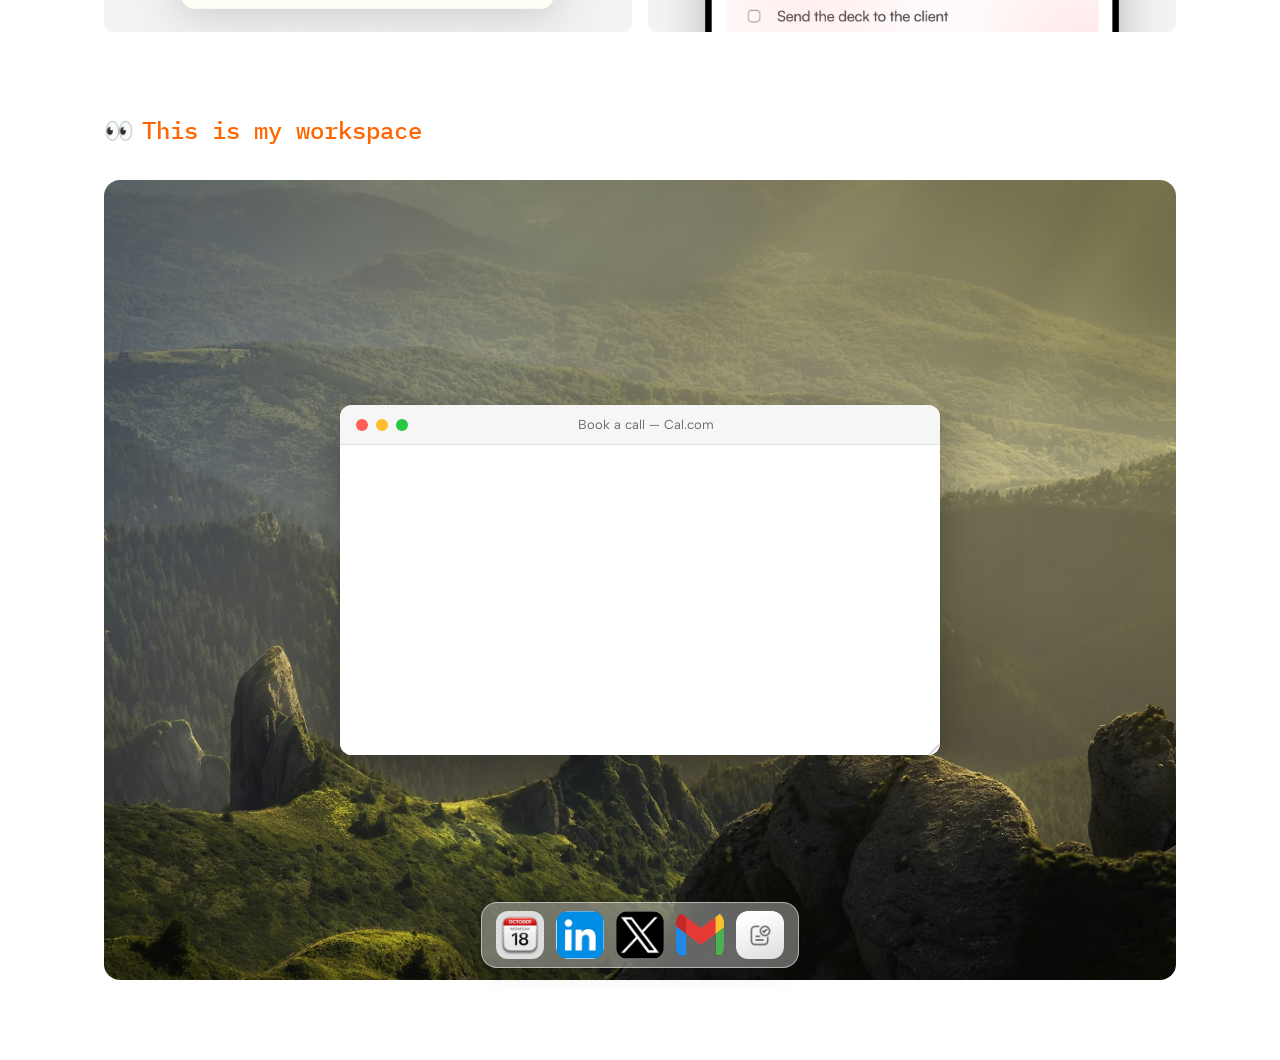
==== commit ec1700e5: "Update project descriptions and theme colors" ====
--- a/index.html
+++ b/index.html
@@ -9,6 +9,7 @@
 <link href="https://fonts.googleapis.com/css2?family=IBM+Plex+Mono:wght@400;500;600&family=Albert+Sans:ital,wght@0,300;0,400;0,500;1,300&display=swap" rel="stylesheet" />
 <link rel="stylesheet" href="CSS/shared.css" />
 <link rel="stylesheet" href="CSS/index.css" />
+<link rel="stylesheet" href="CSS/mobile.css" />
 </head>
 <body>
 
@@ -116,7 +117,7 @@
               <span class="mono-regular">Pathfinder:</span>
               <span class="mono-medium" style="color: #007ea3">Making the Design System LLM ready</span>
             </div>
-            <p class="project-desc">I'm trying to design better experiences and I think we should work together!</p>
+            <p class="project-desc">Making the Pathfinder design system LLM ready which helped improve the shipping speed by 3.5x and made it more accessible.</p>
           </div>
           <a href="Pages/design-system.html" class="btn-case-study">
             View case study
@@ -146,7 +147,7 @@
               <span class="mono-regular">Organizing your life with</span>
               <span class="mono-medium gradient-text">Cortex</span>
             </div>
-            <p class="project-desc">I'm trying to design better experiences and I think we should work together!</p>
+            <p class="project-desc">Designed and shipped an AI based notes app where you can dump every idea or to-do together and it will sort everything out for you!</p>
           </div>
           <a href="#" class="btn-case-study" style="background-color: #f5f5f5;">
             Coming soon
@@ -173,7 +174,7 @@
     <section id="workspace-teaser" class="play-section">
       <div class="play-heading">
         <span>👀</span>
-        <span>So, you've unlocked my workspace</span>
+        <span>This is my workspace</span>
       </div>
       <div class="workspace-frame">
         <img class="workspace-bg" src="images/workspace/background.png" alt="Workspace background" loading="lazy" />
--- a/CSS/shared.css
+++ b/CSS/shared.css
@@ -6,8 +6,8 @@
 
    :root {
      --orange:      #ff6500;
-     --black:       #2d2d2d;
-     --text:        #333;
+     --black:       #363636;
+     --text:        #444444;
      --gray-text:   #6a6a6a;
      --border:      #cacaca;
      --border-soft: #f0eade;
--- a/CSS/mobile.css
+++ b/CSS/mobile.css
@@ -0,0 +1,60 @@
+/* Mobile responsive overrides */
+@media (max-width: 480px) {
+  /* Reduce page wrapper padding */
+  .page-wrap {
+    padding-top: 80px;
+    padding-bottom: 40px;
+    padding-left: var(--page-side);
+    padding-right: var(--page-side);
+  }
+  /* Hero adjustments */
+  .hero {
+    padding-top: 100px;
+  }
+  .hero-name-line .mono-regular,
+  .hero-name-line .mono-medium {
+    font-size: 17px;
+  }
+  .hero-name-line {
+    gap: 8px;
+  }
+  /* Project layout */
+  .project-header {
+    flex-direction: column;
+    align-items: flex-start;
+  }
+  .project-images {
+    display: block;
+  }
+  .project-images img {
+    width: 100%;
+    height: auto;
+  }
+  .project-title-row {
+    font-size: 15px;
+  }
+  .btn-primary,
+  .btn-case-study {
+    font-size: 14px;
+  }
+  /* Workspace size adjustments */
+  .workspace-frame {
+    height: 580px !important; /* Fixed height to prevent collapse on mobile */
+  }
+  .workspace-window {
+    width: 100% !important;
+    max-width: 300px !important; /* Max width for mobile screen fitting */
+    height: 460px !important;   /* Vertically longer */
+  }
+  /* macOS-style dock adjustments on mobile */
+  .workspace-dock {
+    gap: 8px !important;
+    padding: 6px 10px !important;
+    bottom: 8px !important;
+  }
+  .dock-icon {
+    width: 36px !important;
+    height: 36px !important;
+    border-radius: 8px !important;
+  }
+}
